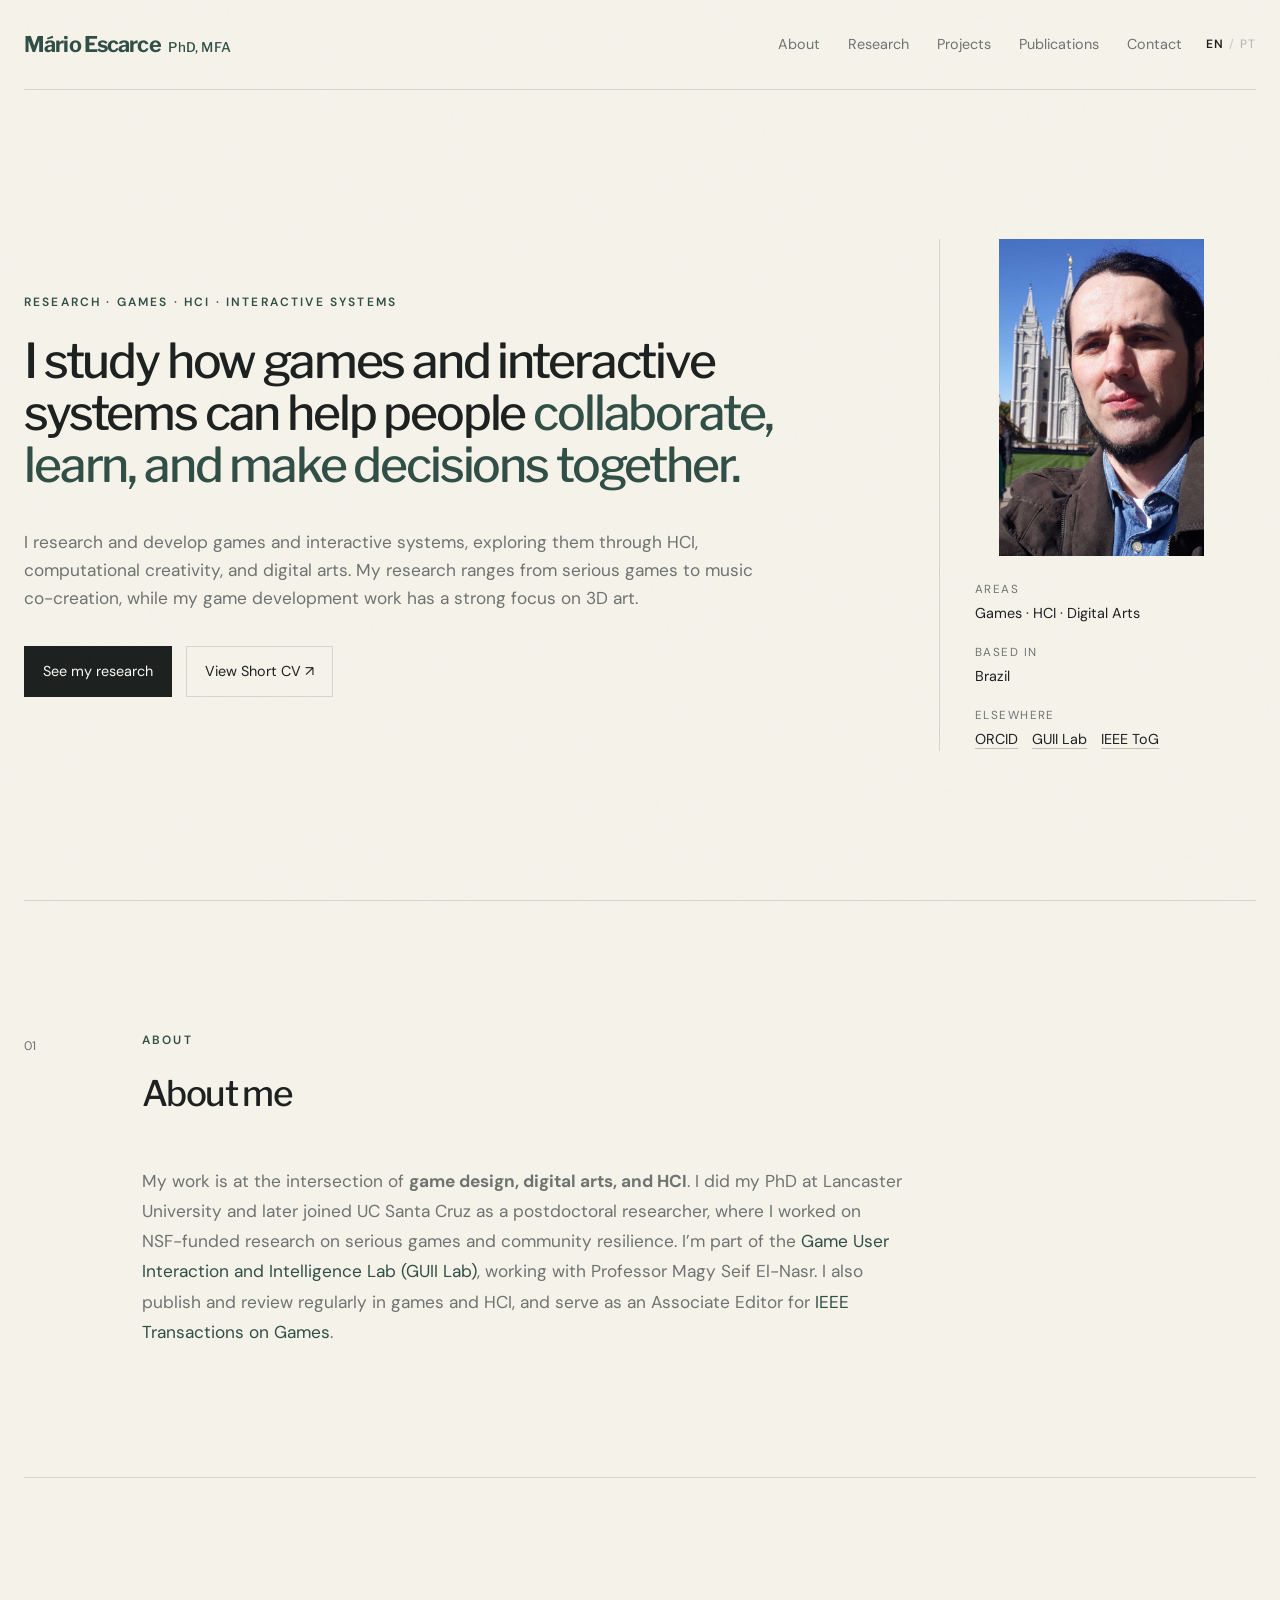
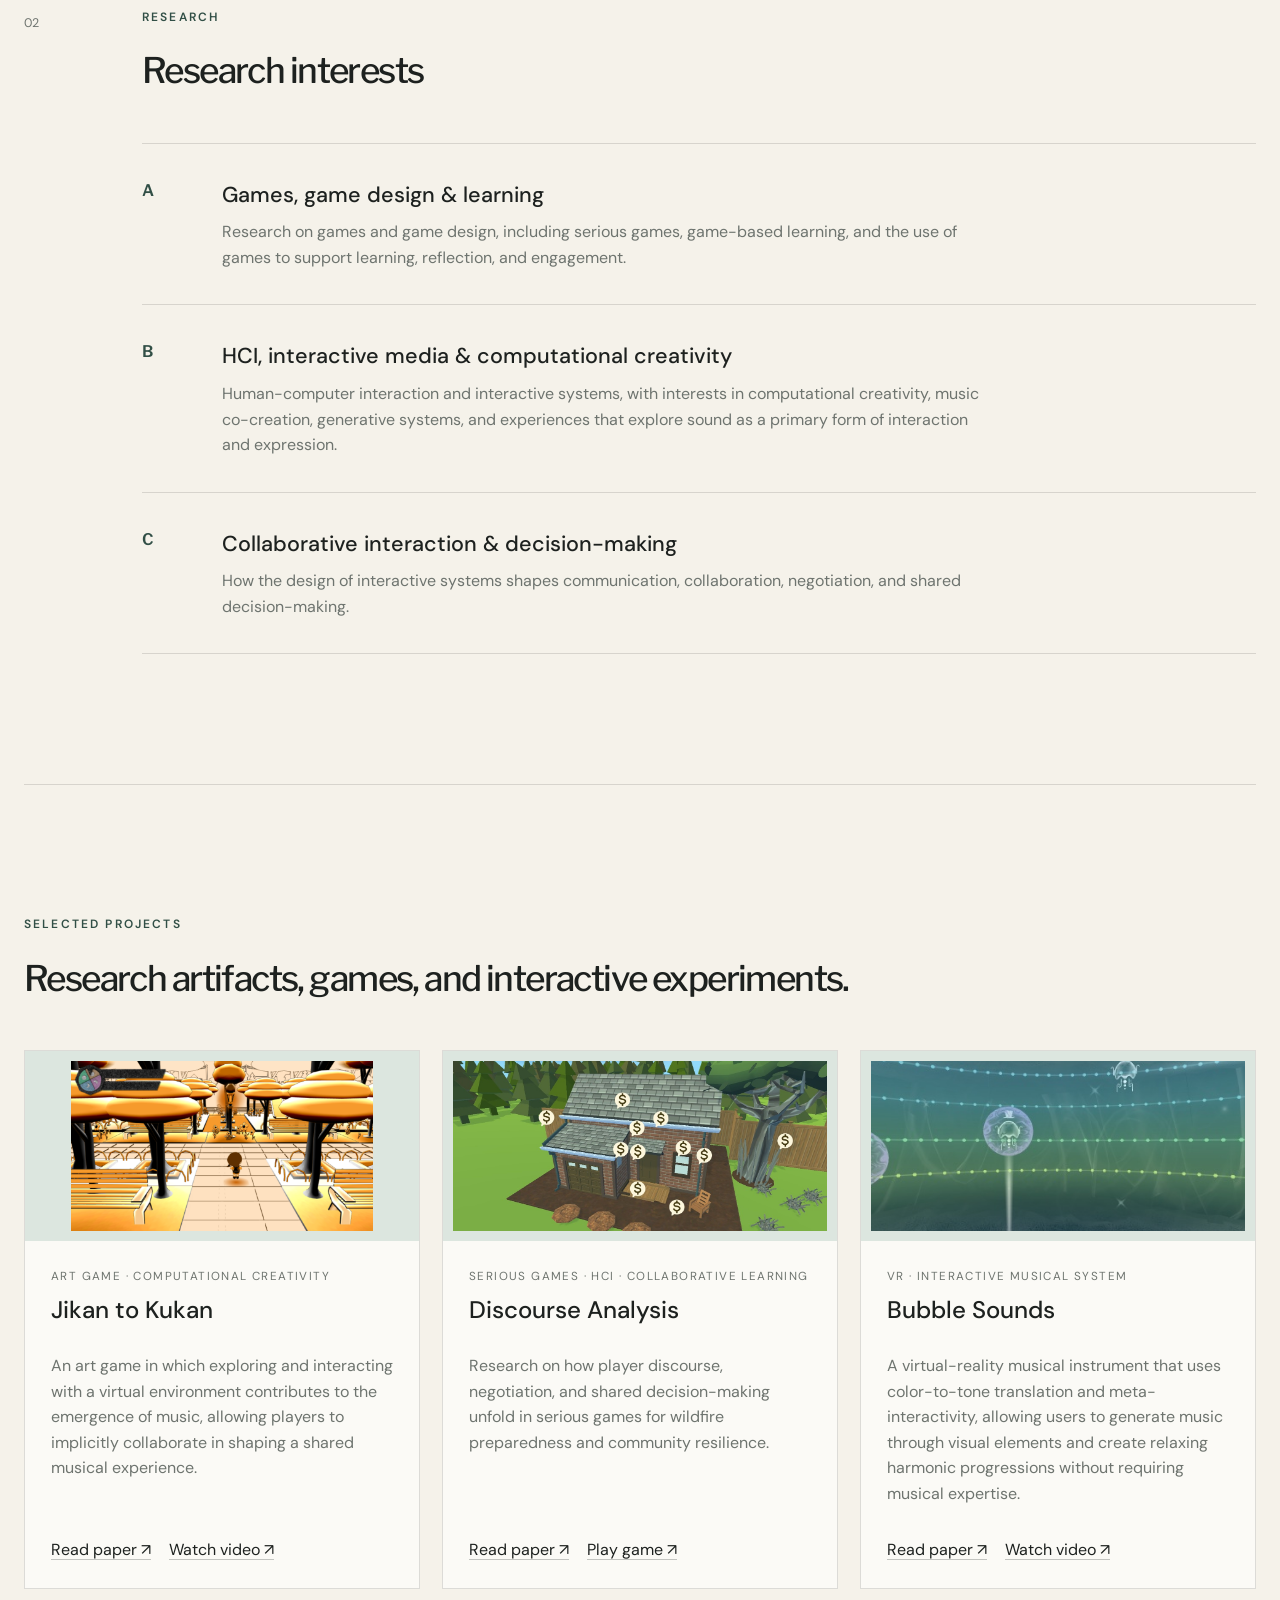
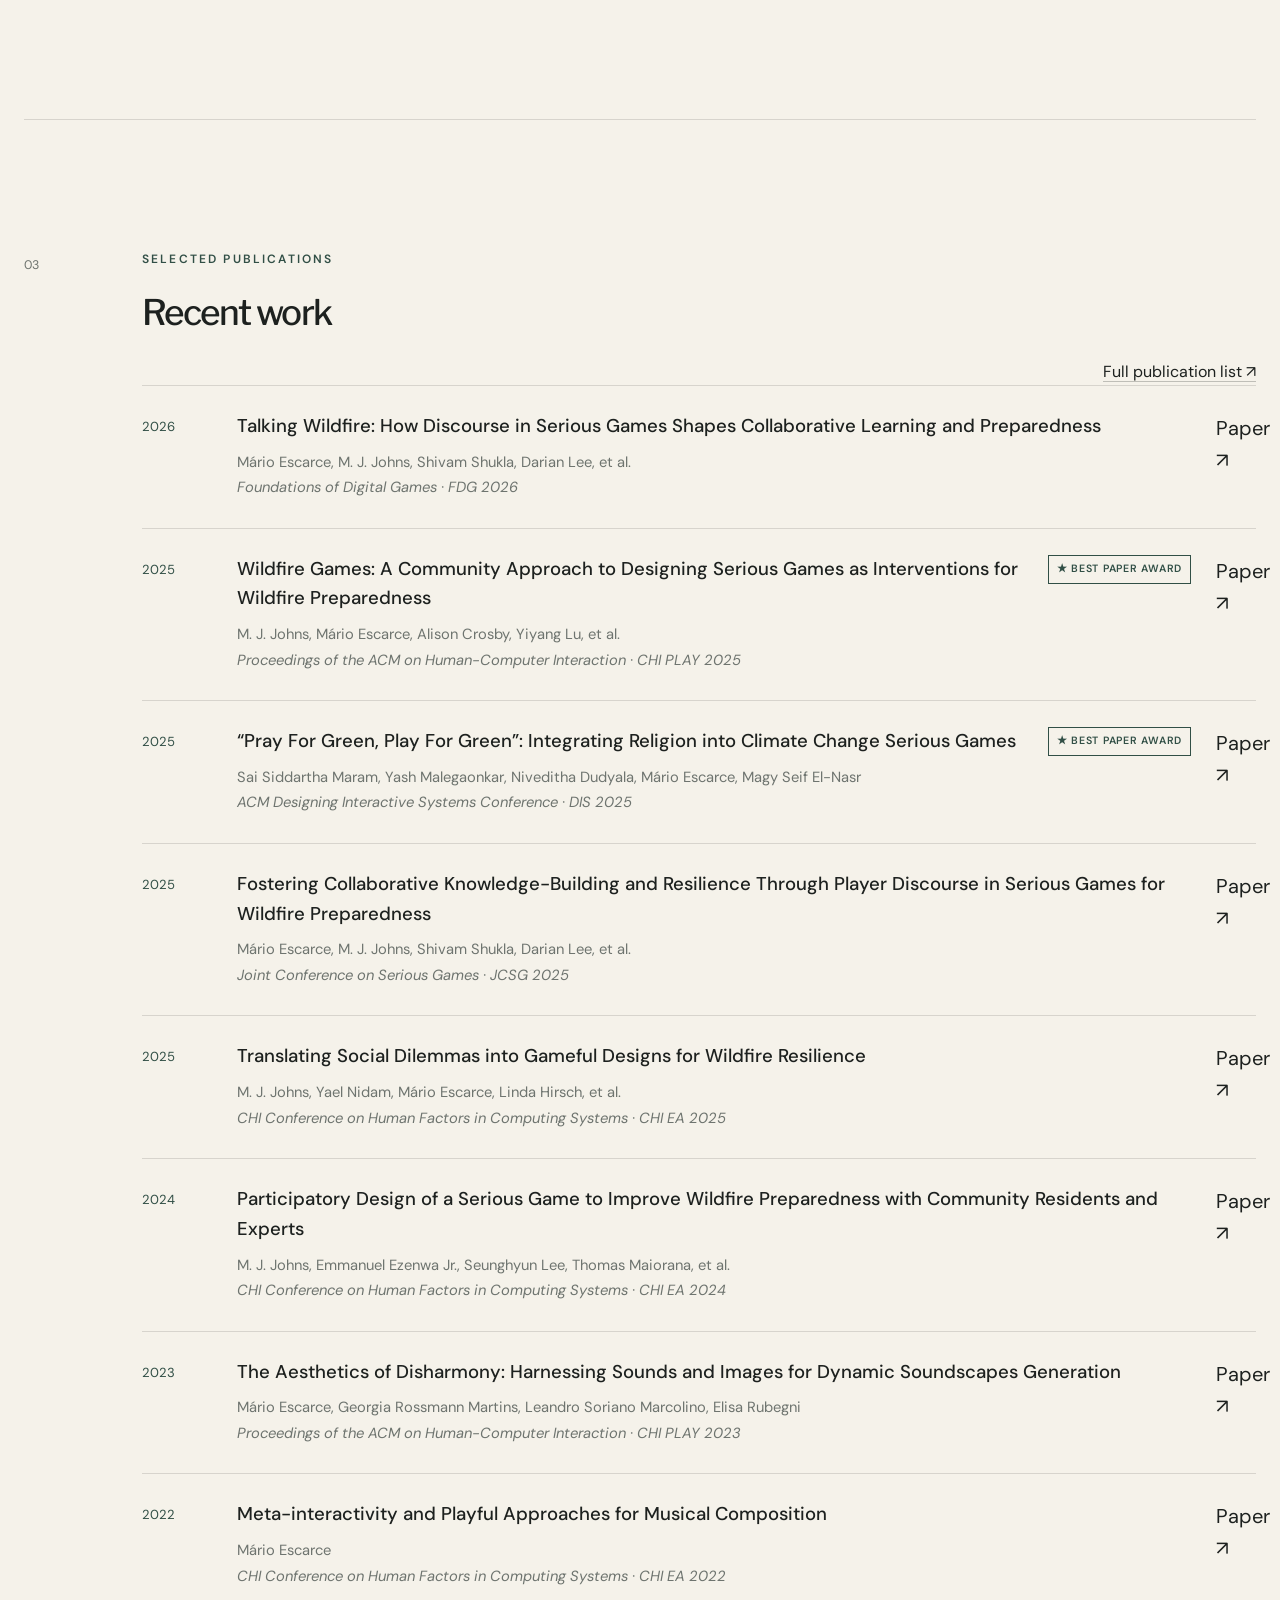
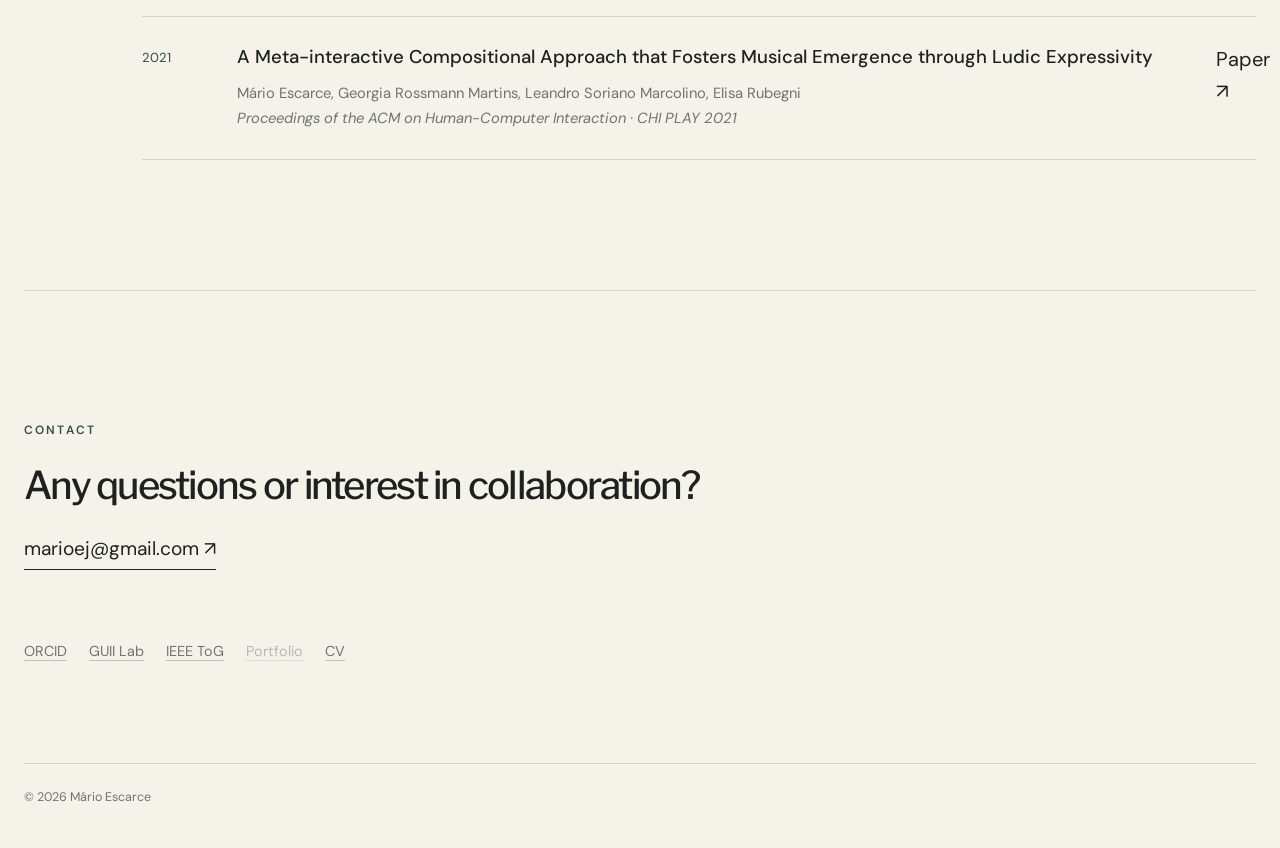
==== index.html @ b84f905c "Update index.html" ====
<!doctype html>
<html lang="en">
<head>
  <meta charset="utf-8" />
  <meta name="viewport" content="width=device-width, initial-scale=1" />
  <meta name="description" content="Academic portfolio of Mário Escarce — research in games, HCI, interactive systems, computational creativity, and digital arts." />
  <title>Mário Escarce - Games, HCI & Interactive Systems</title>
  <link rel="preconnect" href="https://fonts.googleapis.com">
  <link rel="preconnect" href="https://fonts.gstatic.com" crossorigin>
  <link href="https://fonts.googleapis.com/css2?family=DM+Sans:wght@400;500;600&family=Libre+Franklin:wght@400;500;600;700&display=swap" rel="stylesheet">
  <link rel="stylesheet" href="styles.css?v=2" />
</head>
<body>
  <div class="noise"></div>

  <header class="site-header">
    <a class="brand" href="#top"><span class="brand-name">Mário Escarce</span><span class="brand-credentials">PhD, MFA</span></a>
    <div class="header-right">
      <nav class="nav" aria-label="Primary navigation">
        <a href="#about" data-i18n="nav_about">About</a>
        <a href="#research" data-i18n="nav_research">Research</a>
        <a href="#projects" data-i18n="nav_projects">Projects</a>
        <a href="#publications" data-i18n="nav_publications">Publications</a>
        <a href="#contact" data-i18n="nav_contact">Contact</a>
      </nav>
      <button class="lang-toggle" id="lang-toggle" type="button" aria-label="Switch language">
        <span class="lang-option active" data-lang-label="en">EN</span><span class="lang-divider">/</span><span class="lang-option" data-lang-label="pt">PT</span>
      </button>
    </div>
  </header>

  <main id="top">
    <section class="hero section-grid">
      <div class="hero-copy reveal">
        <p class="eyebrow" data-i18n="hero_eyebrow">Research · Games · HCI · Interactive Systems</p>
        <h1 data-i18n-html="hero_title">I study how games and interactive systems can help people <em>collaborate, learn, and make decisions together.</em></h1>
        <p class="hero-text">
          <span data-i18n-html="hero_text">
            I research and develop games and interactive systems, with a background in HCI, computational creativity, and digital arts. My research ranges from serious games to music co-creation, while my game development work has a strong focus on 3D art.
          </span>
        </p>

        <div class="hero-actions">
          <a class="button primary" href="#research"><span data-i18n="explore_research">View my research</span></a>
          <a class="button ghost" href="cv.html" target="_blank" rel="noopener"><span data-i18n="download_cv">See Short CV ↗</span></a>
        </div>
      </div>

      <aside class="hero-card reveal delay-1">
        <div class="portrait-frame">
          <img class="portrait-photo" src="portrait.png" alt="Portrait of Mário Escarce" />
        </div>
        <div class="hero-meta">
          <div>
            <span class="meta-label" data-i18n="currently">Currently</span>
            <span data-i18n="position_placeholder">Games · HCI · Digital Arts</span>
          </div>
          <div>
            <span class="meta-label" data-i18n="based_in">Based in</span>
            <span data-i18n="city_country">Brazil</span>
          </div>
          <div>
            <span class="meta-label" data-i18n="elsewhere">Elsewhere</span>
            <span class="inline-links">
              <a href="https://orcid.org/0000-0002-9091-2278" target="_blank" rel="noopener">ORCID</a>
              <a id="lattes-link" href="http://lattes.cnpq.br/2216282346936356" target="_blank" rel="noopener" hidden>Lattes</a>
              <a href="https://guiilab.ucsc.edu/home" target="_blank" rel="noopener">GUII Lab</a>
              <a href="https://transactions.games/about/editors" target="_blank" rel="noopener">IEEE ToG</a>
            </span>
          </div>
        </div>
      </aside>
    </section>

    <section id="about" class="section-grid content-section">
      <div class="section-index reveal">01</div>
      <div class="section-content reveal delay-1">
        <p class="eyebrow" data-i18n="about_label">About</p>
        <h2 data-i18n="about_title">About me</h2>
        <div class="about-text-single">
          <p class="about-en">
            My work is at the intersection of <strong>game design, digital arts, and HCI</strong>.
            I did my PhD at Lancaster University and later joined UC Santa Cruz as a postdoctoral researcher,
            where I worked on NSF-funded research on serious games and community resilience.
            I’m part of the <a href="https://guiilab.ucsc.edu/home" target="_blank" rel="noopener">Game User Interaction and Intelligence Lab (GUII Lab)</a>,
            working with Professor Magy Seif El-Nasr.
            I also publish and review regularly in games and HCI, and serve as an Associate Editor for
            <a href="https://transactions.games/about/editors" target="_blank" rel="noopener">IEEE Transactions on Games</a>.
          </p>

          <p class="about-pt" hidden>
            Meu trabalho está na interseção entre <strong>game design, artes digitais e IHC</strong>.
            Fiz meu doutorado na Lancaster University e, posteriormente, fui pesquisador de pós-doutorado na UC Santa Cruz,
            onde trabalhei em pesquisas financiadas pela NSF sobre jogos sérios e resiliência comunitária.
            Faço parte do <a href="https://guiilab.ucsc.edu/home" target="_blank" rel="noopener">Game User Interaction and Intelligence Lab (GUII Lab)</a>,
            trabalhando com a Professora Magy Seif El-Nasr.
            Também publico e atuo regularmente como revisor nas áreas de jogos e IHC, e sou Editor Associado da
            <a href="https://transactions.games/about/editors" target="_blank" rel="noopener">IEEE Transactions on Games</a>.
          </p>
        </div>
      </div>
    </section>

    <section id="research" class="section-grid content-section">
      <div class="section-index reveal">02</div>
      <div class="section-content reveal delay-1">
        <p class="eyebrow" data-i18n="research_label">Research</p>
        <h2 data-i18n="research_title">Research interests</h2>

        <div class="research-list">
          <article class="research-item">
            <span class="research-number">A</span>
            <div>
              <h3 data-i18n="research_a_title">Games, game design &amp; learning</h3>
              <p>
                <span data-i18n="research_a_text">
                  Research on games and game design, including serious games, game-based learning, and the use of games to support learning, reflection, and engagement.
                </span>
              </p>
            </div>
          </article>

          <article class="research-item">
            <span class="research-number">B</span>
            <div>
              <h3 data-i18n="research_b_title">HCI, interactive media &amp; computational creativity</h3>
              <p>
                <span data-i18n="research_b_text">
                  Human-computer interaction and interactive systems, with interests in computational creativity, music co-creation, generative systems, and experiences that explore sound as a primary form of interaction and expression.
                </span>
              </p>
            </div>
          </article>

          <article class="research-item">
            <span class="research-number">C</span>
            <div>
              <h3 data-i18n="research_c_title">Collaborative interaction &amp; decision-making</h3>
              <p>
                <span data-i18n="research_c_text">
                  How the design of interactive systems shapes communication, collaboration, negotiation, and shared decision-making.
                </span>
              </p>
            </div>
          </article>
        </div>
      </div>
    </section>

    <section id="projects" class="projects-section content-section">
      <div class="projects-heading reveal">
        <p class="eyebrow" data-i18n="projects_label">Selected projects</p>
        <h2 data-i18n="projects_title">Research artifacts, games, and interactive experiments.</h2>
      </div>

      <div class="project-grid">
        <article class="project-card project-card-large reveal">
          <div class="project-visual project-image-wrap project-media-compact project-media-jikan" aria-label="Two concatenated screenshots from Jikan to Kukan">
            <img src="jikan-orange.png" alt="Jikan to Kukan game environment in its original warm-toned visual state" />
          </div>
          <div class="project-copy">
            <p class="project-type" data-i18n="project2_type">Art Game · Computational Creativity</p>
            <h3>Jikan to Kukan</h3>
            <p><span data-i18n="project2_text">An art game in which exploring and interacting with a virtual environment contributes to the emergence of music, allowing players to implicitly collaborate in shaping a shared musical experience.</span></p>
            <div class="project-links"><a href="https://doi.org/10.1609/aiide.v13i1.12957" target="_blank" rel="noopener"><span data-i18n="read_paper">Read paper ↗</span></a><a href="https://www.youtube.com/watch?v=LR3S0C4Q9r8" target="_blank" rel="noopener"><span data-i18n="watch_video">Watch video ↗</span></a></div>
          </div>
        </article>

        <article class="project-card reveal delay-1">
          <div class="project-visual project-image-wrap project-image-contain project-media-compact">
            <img src="climate-resilience-clean.jpg" alt="FireSafe Friends wildfire resilience game screenshot from Figure 1 of Talking Wildfire" />
          </div>
          <div class="project-copy">
            <p class="project-type" data-i18n="project1_type">Serious Games · HCI · Collaborative Learning</p>
            <h3 data-i18n="project1_title">Discourse Analysis</h3>
            <p><span data-i18n="project1_text">Research on how player discourse, negotiation, and shared decision-making unfold in serious games for wildfire preparedness and community resilience.</span></p>
            <div class="project-links"><a href="https://dl.acm.org/doi/10.1145/3815598.3815644" target="_blank" rel="noopener"><span data-i18n="read_paper">Read paper ↗</span></a><a href="https://ucsc-wildfire-games.itch.io/wildfire-minigames-collection" target="_blank" rel="noopener"><span data-i18n="view_game">Play game ↗</span></a></div>
          </div>
        </article>

        <article class="project-card reveal delay-2">
          <div class="project-visual project-image-wrap project-image-contain project-media-compact">
            <img src="bubble-sounds-clean.jpg" alt="Bubble Sounds virtual reality musical interface" />
          </div>
          <div class="project-copy">
            <p class="project-type" data-i18n="project3_type">VR · Interactive Musical System</p>
            <h3>Bubble Sounds</h3>
            <p><span data-i18n="project3_text">A virtual-reality musical instrument that uses color-to-tone translation and meta-interactivity, allowing users to generate music through visual elements and create relaxing harmonic progressions without requiring musical expertise.</span></p>
            <div class="project-links"><a href="https://dl.acm.org/doi/10.1145/3474689" target="_blank" rel="noopener"><span data-i18n="read_paper">Read paper ↗</span></a><a href="https://www.youtube.com/watch?v=mdIeVNi-Z28" target="_blank" rel="noopener"><span data-i18n="watch_video">Watch video ↗</span></a></div>
          </div>
        </article>
      </div>
    </section>

    <section id="publications" class="section-grid content-section">
      <div class="section-index reveal">03</div>
      <div class="section-content reveal delay-1">
        <div class="publication-heading">
          <div>
            <p class="eyebrow" data-i18n="publications_label">Selected publications</p>
            <h2 data-i18n="publications_title">Recent work</h2>
          </div>
          <a class="text-link" href="https://orcid.org/0000-0002-9091-2278" target="_blank" rel="noopener"><span data-i18n="full_publications">Full publication list ↗</span></a>
        </div>

        <div class="publication-list">
          <article class="publication">
            <span class="pub-year">2026</span>
            <div>
              <div class="pub-title-row"><h3>Talking Wildfire: How Discourse in Serious Games Shapes Collaborative Learning and Preparedness</h3></div>
              <p>Mário Escarce, M. J. Johns, Shivam Shukla, Darian Lee, et al.</p>
              <p class="pub-venue">Foundations of Digital Games · FDG 2026</p>
            </div>
            <a class="pub-link" href="https://dl.acm.org/doi/10.1145/3815598.3815644" target="_blank" rel="noopener" aria-label="Open publication record">Paper ↗</a>
          </article>

          <article class="publication">
            <span class="pub-year">2025</span>
            <div>
              <div class="pub-title-row"><h3>Wildfire Games: A Community Approach to Designing Serious Games as Interventions for Wildfire Preparedness</h3><span class="award-badge">★ Best Paper Award</span></div>
              <p>M. J. Johns, Mário Escarce, Alison Crosby, Yiyang Lu, et al.</p>
              <p class="pub-venue">Proceedings of the ACM on Human-Computer Interaction · CHI PLAY 2025</p>
            </div>
            <a class="pub-link" href="https://doi.org/10.1145/3748601" target="_blank" rel="noopener" aria-label="Open publication record">Paper ↗</a>
          </article>

          <article class="publication">
            <span class="pub-year">2025</span>
            <div>
              <div class="pub-title-row"><h3>“Pray For Green, Play For Green”: Integrating Religion into Climate Change Serious Games</h3><span class="award-badge">★ Best Paper Award</span></div>
              <p>Sai Siddartha Maram, Yash Malegaonkar, Niveditha Dudyala, Mário Escarce, Magy Seif El-Nasr</p>
              <p class="pub-venue">ACM Designing Interactive Systems Conference · DIS 2025</p>
            </div>
            <a class="pub-link" href="https://doi.org/10.1145/3715336.3735764" target="_blank" rel="noopener" aria-label="Open publication record">Paper ↗</a>
          </article>

          <article class="publication">
            <span class="pub-year">2025</span>
            <div>
              <div class="pub-title-row"><h3>Fostering Collaborative Knowledge-Building and Resilience Through Player Discourse in Serious Games for Wildfire Preparedness</h3></div>
              <p>Mário Escarce, M. J. Johns, Shivam Shukla, Darian Lee, et al.</p>
              <p class="pub-venue">Joint Conference on Serious Games · JCSG 2025</p>
            </div>
            <a class="pub-link" href="https://doi.org/10.1007/978-3-032-10518-9_11" target="_blank" rel="noopener" aria-label="Open publication record">Paper ↗</a>
          </article>

          <article class="publication">
            <span class="pub-year">2025</span>
            <div>
              <div class="pub-title-row"><h3>Translating Social Dilemmas into Gameful Designs for Wildfire Resilience</h3></div>
              <p>M. J. Johns, Yael Nidam, Mário Escarce, Linda Hirsch, et al.</p>
              <p class="pub-venue">CHI Conference on Human Factors in Computing Systems · CHI EA 2025</p>
            </div>
            <a class="pub-link" href="https://doi.org/10.1145/3706599.3720171" target="_blank" rel="noopener" aria-label="Open publication record">Paper ↗</a>
          </article>

          <article class="publication">
            <span class="pub-year">2024</span>
            <div>
              <div class="pub-title-row"><h3>Participatory Design of a Serious Game to Improve Wildfire Preparedness with Community Residents and Experts</h3></div>
              <p>M. J. Johns, Emmanuel Ezenwa Jr., Seunghyun Lee, Thomas Maiorana, et al.</p>
              <p class="pub-venue">CHI Conference on Human Factors in Computing Systems · CHI EA 2024</p>
            </div>
            <a class="pub-link" href="https://doi.org/10.1145/3613905.3650735" target="_blank" rel="noopener" aria-label="Open publication record">Paper ↗</a>
          </article>

          <article class="publication">
            <span class="pub-year">2023</span>
            <div>
              <div class="pub-title-row"><h3>The Aesthetics of Disharmony: Harnessing Sounds and Images for Dynamic Soundscapes Generation</h3></div>
              <p>Mário Escarce, Georgia Rossmann Martins, Leandro Soriano Marcolino, Elisa Rubegni</p>
              <p class="pub-venue">Proceedings of the ACM on Human-Computer Interaction · CHI PLAY 2023</p>
            </div>
            <a class="pub-link" href="https://doi.org/10.1145/3611045" target="_blank" rel="noopener" aria-label="Open publication record">Paper ↗</a>
          </article>

          <article class="publication">
            <span class="pub-year">2022</span>
            <div>
              <div class="pub-title-row"><h3>Meta-interactivity and Playful Approaches for Musical Composition</h3></div>
              <p>Mário Escarce</p>
              <p class="pub-venue">CHI Conference on Human Factors in Computing Systems · CHI EA 2022</p>
            </div>
            <a class="pub-link" href="https://doi.org/10.1145/3491101.3503819" target="_blank" rel="noopener" aria-label="Open publication record">Paper ↗</a>
          </article>

          <article class="publication">
            <span class="pub-year">2021</span>
            <div>
              <div class="pub-title-row"><h3>A Meta-interactive Compositional Approach that Fosters Musical Emergence through Ludic Expressivity</h3></div>
              <p>Mário Escarce, Georgia Rossmann Martins, Leandro Soriano Marcolino, Elisa Rubegni</p>
              <p class="pub-venue">Proceedings of the ACM on Human-Computer Interaction · CHI PLAY 2021</p>
            </div>
            <a class="pub-link" href="https://doi.org/10.1145/3474689" target="_blank" rel="noopener" aria-label="Open publication record">Paper ↗</a>
          </article>
        </div>
      </div>
    </section>

    <section id="contact" class="contact-section reveal">
      <p class="eyebrow" data-i18n="contact_label">Contact</p>
      <h2 data-i18n="contact_title">Any questions or interest in collaboration?</h2>
      <a class="contact-email" href="mailto:marioej@gmail.com">marioej@gmail.com ↗</a>
      <div class="footer-links">
        <a href="https://orcid.org/0000-0002-9091-2278" target="_blank" rel="noopener">ORCID</a>
        <a href="https://guiilab.ucsc.edu/home" target="_blank" rel="noopener">GUII Lab</a>
        <a href="https://transactions.games/about/editors" target="_blank" rel="noopener">IEEE ToG</a>
        <!-- <a href="https://docs.google.com/presentation/d/1V_Q6Eot32O70uM8BQSMpZDONbW9c3NPXFipZutYIjYQ/edit?usp=sharing" target="_blank" rel="noopener">Portfolio</a> -->
        <a href="#" class="disabled-link" aria-disabled="true" onclick="return false;">Portfolio</a>
        <!-- <a href="http://lattes.cnpq.br/2216282346936356" target="_blank" rel="noopener">Lattes</a> -->
        <a href="cv.html" target="_blank" rel="noopener">CV</a>
      </div>
    </section>
  </main>

  <footer class="footer">
    <span>© <span id="year"></span> Mário Escarce</span>
  </footer>

  <script src="script.js?v=10"></script>
</body>
</html>
---- styles.css ----
:root {
  --bg: #f5f2ea;
  --paper: #fbfaf6;
  --ink: #1d211f;
  --muted: #6e746f;
  --line: rgba(29, 33, 31, 0.14);
  --accent: #314f46;
  --accent-soft: #dce6df;
  --max: 1240px;
}

* { box-sizing: border-box; }
html { scroll-behavior: smooth; }
body {
  margin: 0;
  background: var(--bg);
  color: var(--ink);
  font-family: "DM Sans", sans-serif;
  line-height: 1.6;
}
a { color: inherit; text-decoration: none; }
img { max-width: 100%; display: block; }

.noise {
  position: fixed;
  inset: 0;
  pointer-events: none;
  opacity: .18;
  background-image: url("data:image/svg+xml,%3Csvg viewBox='0 0 180 180' xmlns='http://www.w3.org/2000/svg'%3E%3Cfilter id='n'%3E%3CfeTurbulence type='fractalNoise' baseFrequency='.9' numOctaves='2' stitchTiles='stitch'/%3E%3C/filter%3E%3Crect width='100%25' height='100%25' filter='url(%23n)' opacity='.035'/%3E%3C/svg%3E");
  z-index: 20;
}

.site-header {
  width: min(calc(100% - 48px), var(--max));
  margin: 0 auto;
  height: 90px;
  display: flex;
  align-items: center;
  justify-content: space-between;
  border-bottom: 1px solid var(--line);
}
.brand {
  white-space: nowrap;
  font-family: "Libre Franklin", sans-serif;
  font-size: 1.35rem;
  font-weight: 700;
  letter-spacing: -.04em;
}
.brand span { color: var(--accent); }
.header-right { display: flex; align-items: center; gap: 24px; }
.nav { display: flex; gap: 28px; font-size: .9rem; color: var(--muted); }
.lang-toggle { border: 0; background: transparent; color: var(--muted); font: inherit; font-size: .75rem; letter-spacing: .08em; padding: 8px 0; cursor: pointer; display: flex; align-items: center; gap: 5px; }
.lang-option { transition: color .2s ease, opacity .2s ease; opacity: .5; }
.lang-option.active { color: var(--ink); opacity: 1; font-weight: 600; }
.lang-divider { opacity: .35; }
.nav a { transition: color .2s ease; }
.nav a:hover { color: var(--ink); }

main { width: min(calc(100% - 48px), var(--max)); margin: 0 auto; }
.section-grid {
  display: grid;
  grid-template-columns: 90px 1fr;
  gap: 28px;
}
.hero {
  grid-template-columns: 1.45fr .55fr;
  min-height: calc(100vh - 90px);
  align-items: center;
  gap: 80px;
  padding: 80px 0;
}
.eyebrow {
  margin: 0 0 24px;
  font-size: .75rem;
  font-weight: 600;
  text-transform: uppercase;
  letter-spacing: .18em;
  color: var(--accent);
}
.hero h1,
.section-content h2,
.projects-heading h2,
.contact-section h2,
.quote-section p {
  font-family: "Libre Franklin", sans-serif;
  font-weight: 500;
  letter-spacing: -.045em;
}
.hero h1 {
  max-width: 920px;
  margin: 0;
  font-size: clamp(2.85rem, 5.25vw, 5.35rem);
  line-height: 1.035;
}
.hero h1 em { font-style: normal; color: var(--accent); }
.hero-text {
  max-width: 760px;
  margin: 38px 0 0;
  font-size: 1.08rem;
  color: var(--muted);
}
.hero-actions { display: flex; gap: 14px; margin-top: 34px; }
.button {
  padding: 13px 18px;
  border: 1px solid var(--ink);
  font-size: .9rem;
  transition: transform .2s ease, background .2s ease, color .2s ease;
}
.button:hover { transform: translateY(-2px); }
.button.primary { background: var(--ink); color: var(--paper); }
.button.ghost { border-color: var(--line); }

.hero-card {
  border-left: 1px solid var(--line);
  padding-left: 34px;
}
.portrait-frame {
  aspect-ratio: 4 / 5;
  background: var(--accent-soft);
  overflow: hidden;
  margin-bottom: 24px;
}
.portrait-placeholder {
  height: 100%;
  display: grid;
  place-items: center;
  text-align: center;
  text-transform: uppercase;
  letter-spacing: .16em;
  font-size: .7rem;
  color: var(--accent);
}
.hero-meta { display: grid; gap: 18px; font-size: .9rem; }
.hero-meta > div { display: grid; gap: 3px; }
.meta-label { color: var(--muted); font-size: .73rem; text-transform: uppercase; letter-spacing: .12em; }
.inline-links { display: flex; gap: 14px; }
.inline-links a, .text-link, .project-copy a, .footer-links a { text-decoration: underline; text-decoration-color: rgba(29,33,31,.25); text-underline-offset: 4px; }

.content-section { padding: 130px 0; border-top: 1px solid var(--line); }
.section-index { font-size: .78rem; color: var(--muted); padding-top: 6px; }
.section-content h2, .projects-heading h2 {
  margin: 0 0 52px;
  max-width: 850px;
  font-size: clamp(2rem, 3.2vw, 3.55rem);
  line-height: 1.08;
}
.two-col-text { display: grid; grid-template-columns: 1fr 1fr; gap: 56px; max-width: 940px; font-size: 1.08rem; color: var(--muted); }
.two-col-text strong { color: var(--ink); }

.research-list { border-top: 1px solid var(--line); }
.research-item {
  display: grid;
  grid-template-columns: 60px 1fr;
  gap: 20px;
  padding: 34px 0;
  border-bottom: 1px solid var(--line);
}
.research-number { color: var(--accent); font-family: "Libre Franklin"; font-weight: 600; }
.research-item h3 { margin: 0 0 7px; font-size: 1.35rem; font-weight: 500; }
.research-item p { margin: 0; color: var(--muted); max-width: 760px; }

.projects-section { border-top: 1px solid var(--line); }
.projects-heading { max-width: 980px; margin-bottom: 52px; }
.project-grid { display: grid; grid-template-columns: 1.25fr .75fr; gap: 24px; }
.project-card {
  background: var(--paper);
  border: 1px solid var(--line);
  overflow: hidden;
}
.project-card-large { grid-row: span 2; }
.project-visual { min-height: 260px; display: grid; place-items: center; overflow: hidden; background: var(--accent-soft); }
.project-card-large .project-visual { min-height: 520px; }
.project-image-wrap img { width: 100%; height: 100%; object-fit: cover; display: block; }
.project-card-large .project-image-wrap img { min-height: 520px; }
.project-image-pair { grid-template-columns: 1fr 1fr; min-height: 260px; }
.project-image-pair img { width: 100%; height: 100%; min-width: 0; object-fit: cover; display: block; }
.project-links { display: flex; flex-wrap: wrap; gap: 18px; }
.gradient-one { background: radial-gradient(circle at 20% 20%, #8fa59a 0, transparent 30%), linear-gradient(135deg, #213c35, #9a7657); }
.gradient-two { background: linear-gradient(150deg, #342d45, #7d6d82 55%, #ccbfa4); }
.gradient-three { background: linear-gradient(145deg, #8b5e4c, #d3ad85 55%, #253a3b); }
.project-copy { padding: 26px; }
.project-copy h3 { margin: 5px 0 8px; font-size: 1.5rem; font-weight: 500; }
.project-copy p { color: var(--muted); }
.project-type { margin: 0; font-size: .73rem; text-transform: uppercase; letter-spacing: .12em; }

.publication-heading { display: flex; justify-content: space-between; align-items: end; gap: 30px; }
.publication-list { border-top: 1px solid var(--line); }
.publication {
  display: grid;
  grid-template-columns: 70px 1fr 40px;
  gap: 25px;
  padding: 26px 0;
  border-bottom: 1px solid var(--line);
}
.pub-year { color: var(--accent); font-size: .82rem; padding-top: 4px; }
.publication h3 { margin: 0 0 7px; font-weight: 500; font-size: 1.16rem; }
.publication p { margin: 2px 0; color: var(--muted); font-size: .92rem; }
.pub-venue { font-style: italic; }
.pub-link { font-size: 1.25rem; }

.quote-section {
  padding: 132px 0;
  border-top: 1px solid var(--line);
}
.quote-section p {
  margin: 0;
  max-width: 960px;
  font-size: clamp(2rem, 3.65vw, 3.9rem);
  line-height: 1.09;
}
.quote-section em { font-style: normal; color: var(--accent); }

.contact-section {
  padding: 130px 0 100px;
  border-top: 1px solid var(--line);
}
.contact-section h2 { margin: 0 0 28px; max-width: 800px; font-size: clamp(2.05rem, 3.8vw, 3.9rem); line-height: 1.07; }
.contact-email { display: inline-block; font-size: 1.2rem; border-bottom: 1px solid var(--ink); padding-bottom: 4px; }
.footer-links { display: flex; flex-wrap: wrap; gap: 22px; margin-top: 70px; color: var(--muted); font-size: .9rem; }
.footer {
  width: min(calc(100% - 48px), var(--max));
  margin: 0 auto;
  padding: 24px 0 40px;
  border-top: 1px solid var(--line);
  display: flex;
  justify-content: space-between;
  gap: 20px;
  color: var(--muted);
  font-size: .78rem;
}

.reveal { opacity: 0; transform: translateY(16px); transition: opacity .65s ease, transform .65s ease; }
.reveal.visible { opacity: 1; transform: none; }
.delay-1 { transition-delay: .08s; }
.delay-2 { transition-delay: .16s; }

@media (max-width: 900px) {
  .nav { display: none; }
  .header-right { gap: 0; }
  .hero { grid-template-columns: 1fr; gap: 55px; min-height: auto; }
  .hero-card { border-left: 0; border-top: 1px solid var(--line); padding: 34px 0 0; display: grid; grid-template-columns: minmax(180px, 300px) 1fr; gap: 28px; }
  .portrait-frame { margin-bottom: 0; }
  .section-grid { grid-template-columns: 45px 1fr; }
  .two-col-text { grid-template-columns: 1fr; gap: 10px; }
  .project-grid { grid-template-columns: 1fr; }
  .project-card-large { grid-row: auto; }
  .project-card-large .project-visual { min-height: 330px; }
}

@media (max-width: 620px) {
  .site-header, main, .footer { width: min(calc(100% - 30px), var(--max)); }
  .site-header { height: 72px; }
  .hero { padding: 58px 0 80px; }
  .hero h1 { font-size: clamp(2.5rem, 11.5vw, 3.65rem); line-height: 1.04; }
  .quote-section p { font-size: clamp(1.85rem, 8.8vw, 3rem); line-height: 1.1; }
  .contact-section h2 { font-size: clamp(1.95rem, 9.2vw, 3.2rem); }
  .hero-card { grid-template-columns: 1fr; }
  .section-grid { grid-template-columns: 1fr; gap: 16px; }
  .section-index { display: none; }
  .content-section { padding: 90px 0; }
  .publication-heading { align-items: start; flex-direction: column; }
  .publication { grid-template-columns: 48px 1fr 25px; gap: 12px; }
  .hero-actions { flex-direction: column; align-items: stretch; }
  .button { text-align: center; }
  .footer { flex-direction: column; }
}

/* v4: real portrait */
.portrait-photo { width: 100%; height: 100%; display: block; object-fit: cover; object-position: center 28%; }
.pub-link.muted { opacity: .35; cursor: default; }

/* v6 refinements: quieter typography, uncropped media, and project hierarchy */
.hero h1 {
  font-size: clamp(2.45rem, 4.55vw, 4.65rem);
  line-height: 1.06;
  max-width: 880px;
}
.section-content h2,
.projects-heading h2 {
  font-size: clamp(1.85rem, 2.75vw, 3.05rem);
  line-height: 1.12;
}
.contact-section h2 {
  font-size: clamp(1.9rem, 3vw, 3.15rem);
  line-height: 1.1;
}

/* Preserve the complete portrait rather than filling/cropping the frame. */
.portrait-frame {
  aspect-ratio: 3 / 4;
  padding: 10px;
  background: var(--accent-soft);
}
.portrait-photo {
  width: 100%;
  height: 100%;
  object-fit: contain;
  object-position: center;
  background: var(--paper);
}

/* Preserve screenshots in full. */
.project-image-contain img {
  width: 100%;
  height: 100%;
  object-fit: contain;
  background: #111;
}
.project-image-pair-stacked {
  grid-template-columns: 1fr;
  grid-template-rows: auto auto;
  min-height: 0;
  background: #111;
}
.project-image-pair-stacked img {
  width: 100%;
  height: auto;
  object-fit: contain;
}
.project-card-large .project-image-pair-stacked {
  min-height: 0;
}

@media (max-width: 620px) {
  .hero h1 {
    font-size: clamp(2.15rem, 9.8vw, 3.05rem);
    line-height: 1.08;
  }
  .section-content h2,
  .projects-heading h2 {
    font-size: clamp(1.75rem, 8vw, 2.55rem);
  }
  .contact-section h2 {
    font-size: clamp(1.8rem, 8.4vw, 2.65rem);
  }
}

/* v7: portrait uses its native 300x464 aspect ratio, with no crop or forced frame. */
.portrait-frame {
  width: min(100%, 300px);
  aspect-ratio: 300 / 464;
  padding: 0;
  margin-bottom: 24px;
  background: transparent;
  overflow: hidden;
}
.portrait-photo {
  width: 100%;
  height: auto;
  display: block;
  object-fit: initial;
  object-position: initial;
  background: transparent;
}

@media (max-width: 900px) {
  .portrait-frame {
    width: min(100%, 300px);
  }
}


/* v8: more restrained project imagery and a compact Jikan diptych. */
.project-visual.project-media-compact {
  min-height: 0;
  padding: 14px;
  background: var(--accent-soft);
  overflow: hidden;
}
.project-card-large .project-visual.project-media-compact {
  min-height: 0;
}
.project-visual.project-media-compact img,
.project-card-large .project-visual.project-media-compact img {
  width: 100%;
  height: auto;
  min-height: 0;
  max-height: 245px;
  object-fit: contain;
  display: block;
}
.project-visual.project-media-jikan img,
.project-card-large .project-visual.project-media-jikan img {
  max-height: 270px;
}

@media (max-width: 900px) {
  .project-visual.project-media-compact img,
  .project-card-large .project-visual.project-media-compact img {
    max-height: 230px;
  }
  .project-visual.project-media-jikan img,
  .project-card-large .project-visual.project-media-jikan img {
    max-height: 240px;
  }
}

@media (max-width: 620px) {
  .project-visual.project-media-compact {
    padding: 10px;
  }
  .project-visual.project-media-compact img,
  .project-card-large .project-visual.project-media-compact img,
  .project-visual.project-media-jikan img,
  .project-card-large .project-visual.project-media-jikan img {
    max-height: none;
  }
}


/* v9 — balanced portfolio layout; uses only original/user-supplied or paper-extracted figures. */

/* Smaller researcher portrait while preserving the native 300×464 ratio. */
.portrait-frame {
  width: min(100%, 220px);
  aspect-ratio: 300 / 464;
  margin: 0 auto 20px;
  padding: 0;
  background: transparent;
}
.portrait-photo {
  width: 100%;
  height: auto;
  display: block;
}

/* Three equally weighted project cards. */
.project-grid {
  grid-template-columns: repeat(3, minmax(0, 1fr));
  gap: 22px;
  align-items: stretch;
}
.project-card,
.project-card-large {
  grid-row: auto;
  display: flex;
  flex-direction: column;
  min-width: 0;
}
.project-copy {
  display: flex;
  flex-direction: column;
  flex: 1;
}
.project-copy > a,
.project-copy .project-links {
  margin-top: auto;
  padding-top: 14px;
}

/* Consistent media window across all three projects. */
.project-visual.project-media-compact,
.project-card-large .project-visual.project-media-compact {
  height: 190px;
  min-height: 190px;
  padding: 10px;
  background: var(--accent-soft);
  display: flex;
  align-items: center;
  justify-content: center;
}
.project-visual.project-media-compact img,
.project-card-large .project-visual.project-media-compact img,
.project-visual.project-media-jikan img,
.project-card-large .project-visual.project-media-jikan img {
  width: 100%;
  height: 100%;
  min-height: 0;
  max-height: none;
  object-fit: contain;
}

/* Jikan is already a diptych made from the two original screenshots. */
.project-media-jikan {
  background: var(--paper);
}

@media (max-width: 900px) {
  .project-grid {
    grid-template-columns: 1fr;
  }
  .project-visual.project-media-compact,
  .project-card-large .project-visual.project-media-compact {
    height: auto;
    min-height: 0;
  }
  .project-visual.project-media-compact img,
  .project-card-large .project-visual.project-media-compact img,
  .project-visual.project-media-jikan img,
  .project-card-large .project-visual.project-media-jikan img {
    width: 100%;
    height: auto;
  }
  .portrait-frame {
    width: min(58vw, 190px);
  }
}

/* v10 — real-figure presentation only. The Climate and Bubble assets are
   cropped versions of the original supplied/paper figures, removing only
   their side gutters/bars. No generated imagery is used. */
.project-card:not(.project-card-large) .project-visual.project-media-compact img {
  object-fit: cover;
}

/* v12 — academic credentials in the header are intentionally secondary. */
.brand {
  display: inline-flex;
  align-items: baseline;
  gap: .48rem;
}
.brand-credentials {
  font-family: "Libre Franklin", sans-serif;
  font-size: .62em;
  font-weight: 500;
  letter-spacing: .015em;
  color: var(--muted);
  white-space: nowrap;
}
@media (max-width: 620px) {
  .brand { gap: .34rem; }
  .brand-credentials { font-size: .54em; }
}

/* v13 — align portrait with profile metadata and soften the profile column composition. */
.hero-card {
  display: flex;
  flex-direction: column;
  align-items: flex-start;
}
.portrait-frame {
  width: min(100%, 205px);
  margin: 0 0 22px 34px;
}
.hero-meta {
  width: 100%;
}
@media (max-width: 900px) {
  .portrait-frame {
    width: min(52vw, 190px);
    margin-left: 0;
  }
}

/* v14 — centered profile portrait and simpler About composition. */

/* Center the portrait within the full profile column, while keeping metadata left-aligned. */
.hero-card {
  display: flex;
  flex-direction: column;
  align-items: stretch;
}
.portrait-frame {
  width: min(100%, 205px);
  margin: 0 auto 24px;
  align-self: center;
}
.hero-meta {
  width: 100%;
  max-width: 280px;
  margin: 0 auto;
}

/* About: one concise readable column instead of two competing columns. */
.about-text-single {
  max-width: 760px;
  font-size: 1.08rem;
  line-height: 1.75;
  color: var(--muted);
}
.about-text-single p {
  margin: 0;
}

@media (max-width: 900px) {
  .portrait-frame {
    width: min(52vw, 190px);
    margin-left: auto;
    margin-right: auto;
  }
  .hero-meta {
    max-width: none;
  }
}

/* v15 — expanded publications and award highlights. */
.pub-title-row {
  display: flex;
  align-items: flex-start;
  gap: 12px;
  flex-wrap: wrap;
}
.pub-title-row h3 { flex: 1 1 420px; }
.award-badge {
  display: inline-flex;
  align-items: center;
  white-space: nowrap;
  border: 1px solid var(--accent);
  color: var(--accent);
  padding: 5px 8px;
  font-size: .66rem;
  font-weight: 600;
  letter-spacing: .07em;
  text-transform: uppercase;
}
@media (max-width: 700px) {
  .award-badge { margin-top: 2px; }
}

/* v16 — internal HTML CV page */
.cv-page {
  width: min(1120px, calc(100% - 48px));
  margin: 0 auto;
  padding: 96px 0 120px;
}
.cv-hero {
  max-width: 820px;
  padding-bottom: 56px;
  border-bottom: 1px solid var(--line);
}
.cv-hero h1 {
  margin: 8px 0 14px;
  font-family: "Libre Franklin", sans-serif;
  font-size: clamp(2.8rem, 6vw, 5.4rem);
  font-weight: 500;
  letter-spacing: -.045em;
  line-height: 1;
}
.cv-lead {
  max-width: 720px;
  font-size: 1.15rem;
  color: var(--muted);
}
.cv-links {
  display: flex;
  flex-wrap: wrap;
  gap: 18px;
  margin-top: 26px;
}
.cv-links a,
.cv-more a,
.cv-back a {
  text-decoration: underline;
  text-decoration-color: rgba(29,33,31,.25);
  text-underline-offset: 4px;
}
.cv-section {
  max-width: 920px;
  padding: 54px 0;
  border-bottom: 1px solid var(--line);
}
.cv-section h2 {
  margin: 0 0 30px;
  font-family: "Libre Franklin", sans-serif;
  font-size: clamp(1.7rem, 3vw, 2.65rem);
  font-weight: 500;
  letter-spacing: -.035em;
}
.cv-section > p {
  max-width: 790px;
  color: var(--muted);
  font-size: 1.05rem;
  line-height: 1.75;
}
.cv-entry,
.cv-pub {
  display: grid;
  grid-template-columns: 120px 1fr;
  gap: 28px;
  padding: 20px 0;
  border-top: 1px solid var(--line);
}
.cv-entry:first-of-type,
.cv-pub:first-of-type { border-top: 0; }
.cv-year,
.cv-pub > span:first-child {
  color: var(--accent);
  font-size: .8rem;
  letter-spacing: .08em;
  text-transform: uppercase;
}
.cv-entry h3 {
  margin: 0 0 7px;
  font-size: 1.08rem;
  font-weight: 600;
}
.cv-entry p,
.cv-pub div {
  margin: 0;
  color: var(--muted);
  line-height: 1.65;
}
.cv-pub strong { color: var(--ink); font-weight: 500; }
.cv-more { margin-top: 24px !important; }
.cv-list {
  margin: 0;
  padding-left: 1.2rem;
  color: var(--muted);
  line-height: 1.85;
}
.cv-skills {
  display: grid;
  grid-template-columns: repeat(2, minmax(0,1fr));
  gap: 14px 28px;
}
.cv-skills div {
  display: grid;
  gap: 4px;
  padding: 15px 0;
  border-top: 1px solid var(--line);
}
.cv-skills span { color: var(--muted); }
.cv-back { margin-top: 48px; }
.cv-footer {
  width: min(1120px, calc(100% - 48px));
  margin: 0 auto;
}
@media (max-width: 700px) {
  .cv-page { width: min(100% - 28px, 1120px); padding-top: 64px; }
  .cv-entry, .cv-pub { grid-template-columns: 1fr; gap: 7px; }
  .cv-skills { grid-template-columns: 1fr; }
}

/* v17 — CV polish and portrait alignment */
.cv-hero h1 {
  font-size: clamp(2.15rem, 4.2vw, 3.8rem);
  line-height: 1.04;
}

/* More comfortable spacing for the CV-page navigation. */
.cv-page + .site-footer {}
body .site-header .nav-links {
  display: flex;
  align-items: center;
  flex-wrap: wrap;
  gap: 14px 24px;
}
body .site-header .nav-links a {
  padding: 5px 0;
}

/* Move the homepage portrait slightly left without resizing/cropping it. */
.hero-card .portrait-frame {
  transform: translateX(-14px);
}
@media (max-width: 900px) {
  .hero-card .portrait-frame {
    transform: none;
  }
}

.cv-body .site-header {
  display: flex;
  align-items: center;
  justify-content: space-between;
  gap: 28px;
}
.cv-body .site-header .nav-links {
  gap: 16px 28px;
  justify-content: flex-end;
}
@media (max-width: 900px) {
  .cv-body .site-header {
    align-items: flex-start;
    flex-direction: column;
  }
  .cv-body .site-header .nav-links {
    gap: 10px 18px;
    justify-content: flex-start;
  }
}

/* v20 — subtle inline-link emphasis, especially in About copy. */
.about-text-single a,
.about-en a,
.about-pt a {
  color: var(--accent);
  text-decoration: underline;
  text-decoration-thickness: 1px;
  text-decoration-color: color-mix(in srgb, var(--accent) 38%, transparent);
  text-underline-offset: 4px;
  transition: text-decoration-color .18s ease, opacity .18s ease;
}
.about-text-single a:hover,
.about-en a:hover,
.about-pt a:hover {
  text-decoration-color: var(--accent);
}

/* v21 — About hyperlinks: accent color only, no underline. */
.about-text-single a,
.about-en a,
.about-pt a,
.about-text-single a:hover,
.about-en a:hover,
.about-pt a:hover {
  color: var(--accent);
  text-decoration: none;
}

/* v24 — slightly quieter hero statement. */
.hero h1 {
  font-size: clamp(2.05rem, 3.75vw, 3.85rem);
  line-height: 1.08;
  max-width: 820px;
}

@media (max-width: 700px) {
  .hero h1 {
    font-size: clamp(1.95rem, 9vw, 2.85rem);
    line-height: 1.1;
  }
}

.disabled-link {
  opacity: 0.45;
  cursor: default;
  pointer-events: none;
}

/* v25 — intermediate tablet / foldable layout.
   Keeps desktop (>1100px) and existing <=900px rules unchanged. */
@media (min-width: 901px) and (max-width: 1100px) {

  .nav {
    display: none;
  }

  .header-right {
    gap: 0;
  }

  .hero {
    grid-template-columns: 1fr;
    gap: 48px;
    min-height: auto;
  }

  .hero-card {
    border-left: 0;
    border-top: 1px solid var(--line);
    padding: 34px 0 0;
    display: grid;
    grid-template-columns: 190px 1fr;
    gap: 32px;
    align-items: start;
  }

  .portrait-frame {
    width: 180px;
    margin: 0;
    transform: none;
  }

  .hero-meta {
    max-width: none;
    margin: 0;
  }

  .project-grid {
    grid-template-columns: 1fr;
  }

  .project-card-large {
    grid-row: auto;
  }
}

/* Fix for intermediate tablet / foldable screens */
@media (min-width: 700px) and (max-width: 1200px) {

  .hero {
    display: block;
    width: 100%;
  }

  .hero-main {
    width: 100%;
    max-width: none;
  }

  .hero h1 {
    width: 100%;
    max-width: 900px;
  }

  .hero-text {
    width: 100%;
    max-width: 760px;
  }

  .hero-actions {
    width: auto;
  }

  .hero-card {
    width: 100%;
    margin-top: 48px;
  }
}

/* Fix hero layout on intermediate tablet/foldable widths */
@media (min-width: 621px) and (max-width: 900px) {
  .hero.section-grid {
    grid-template-columns: 1fr;
  }
}
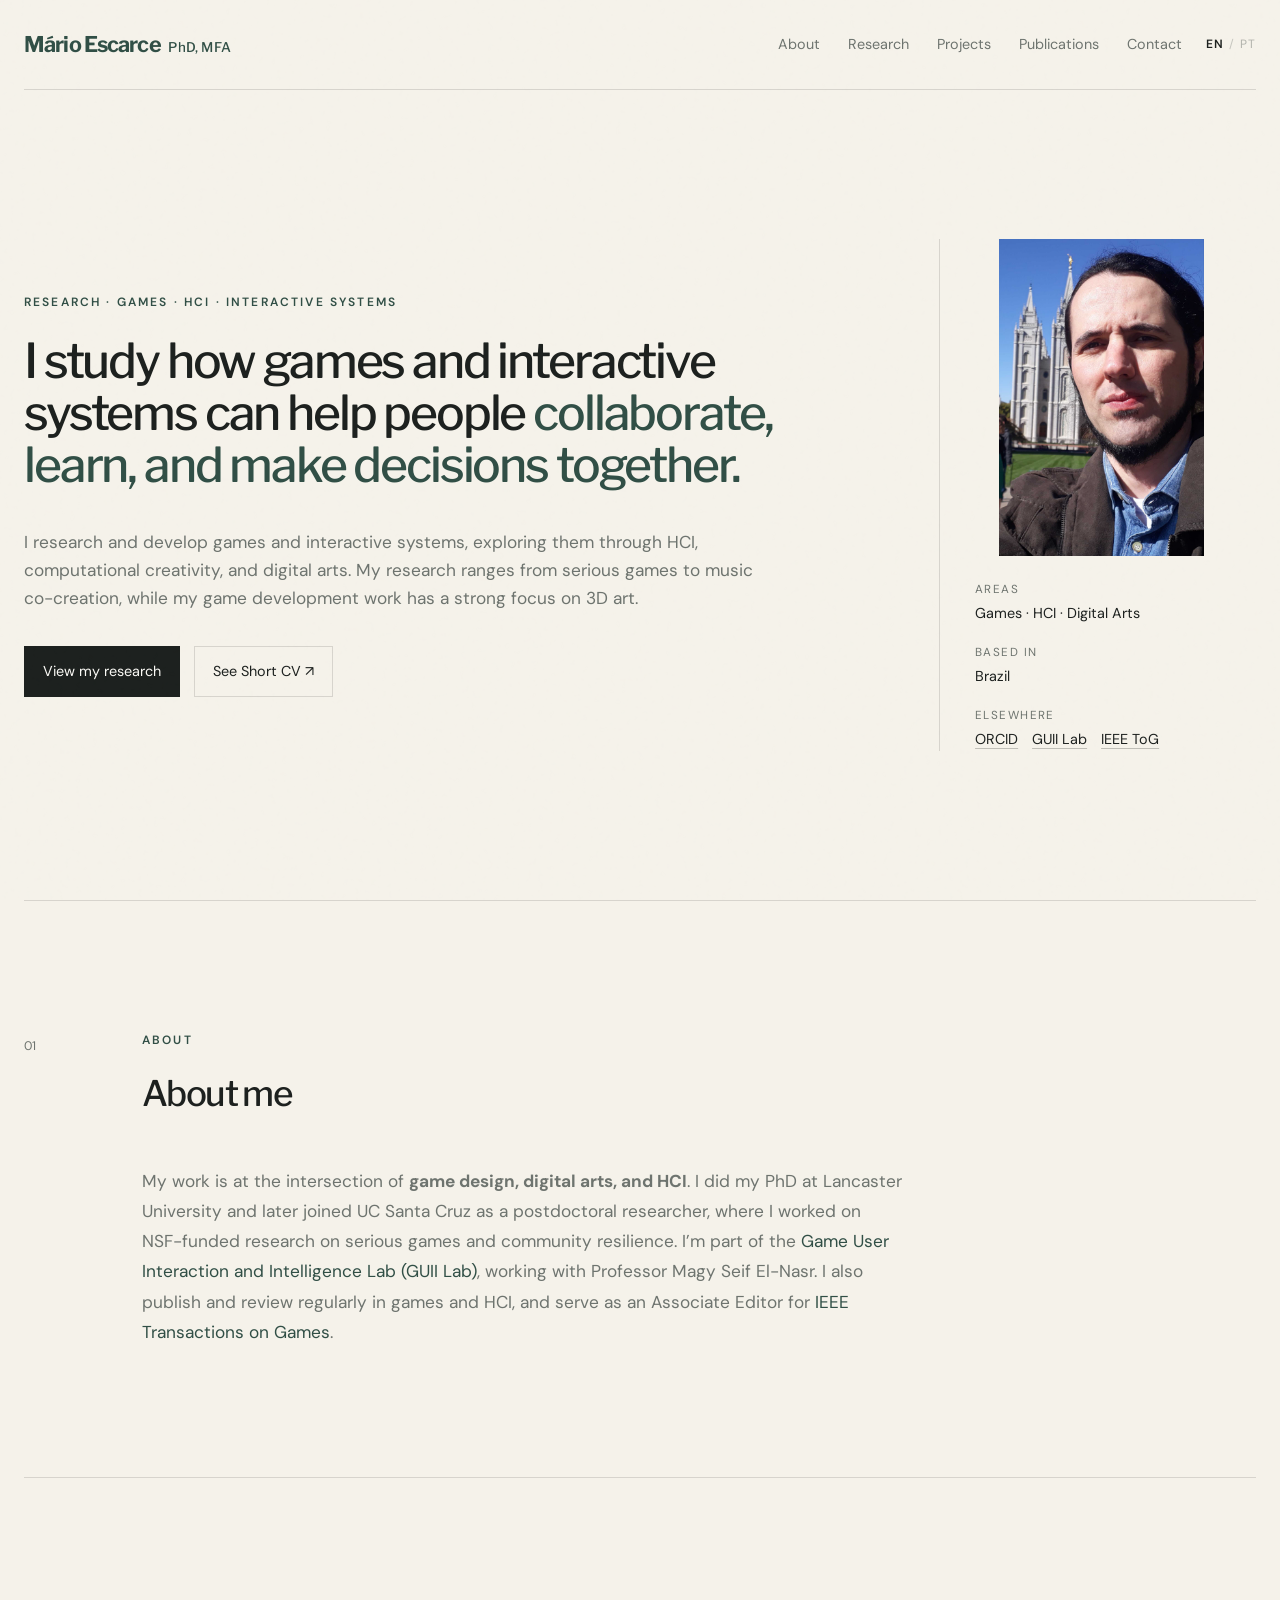
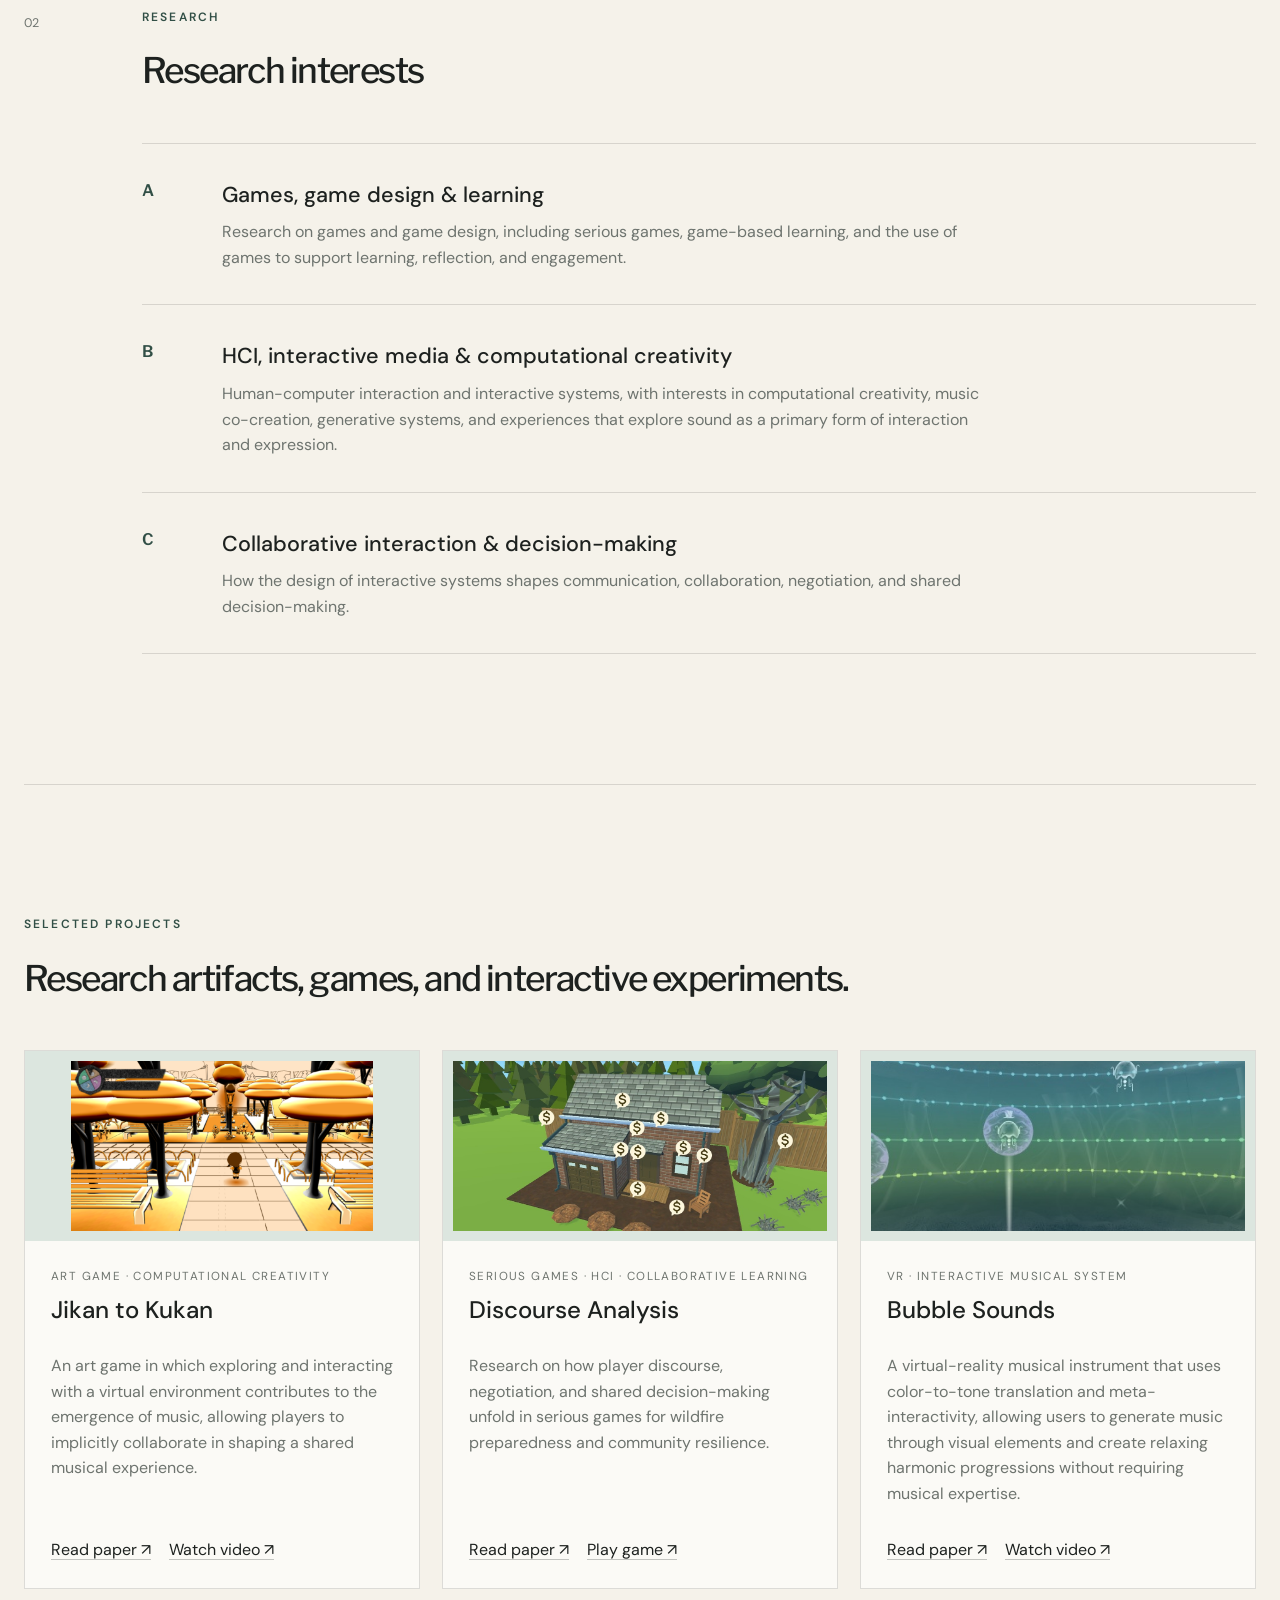
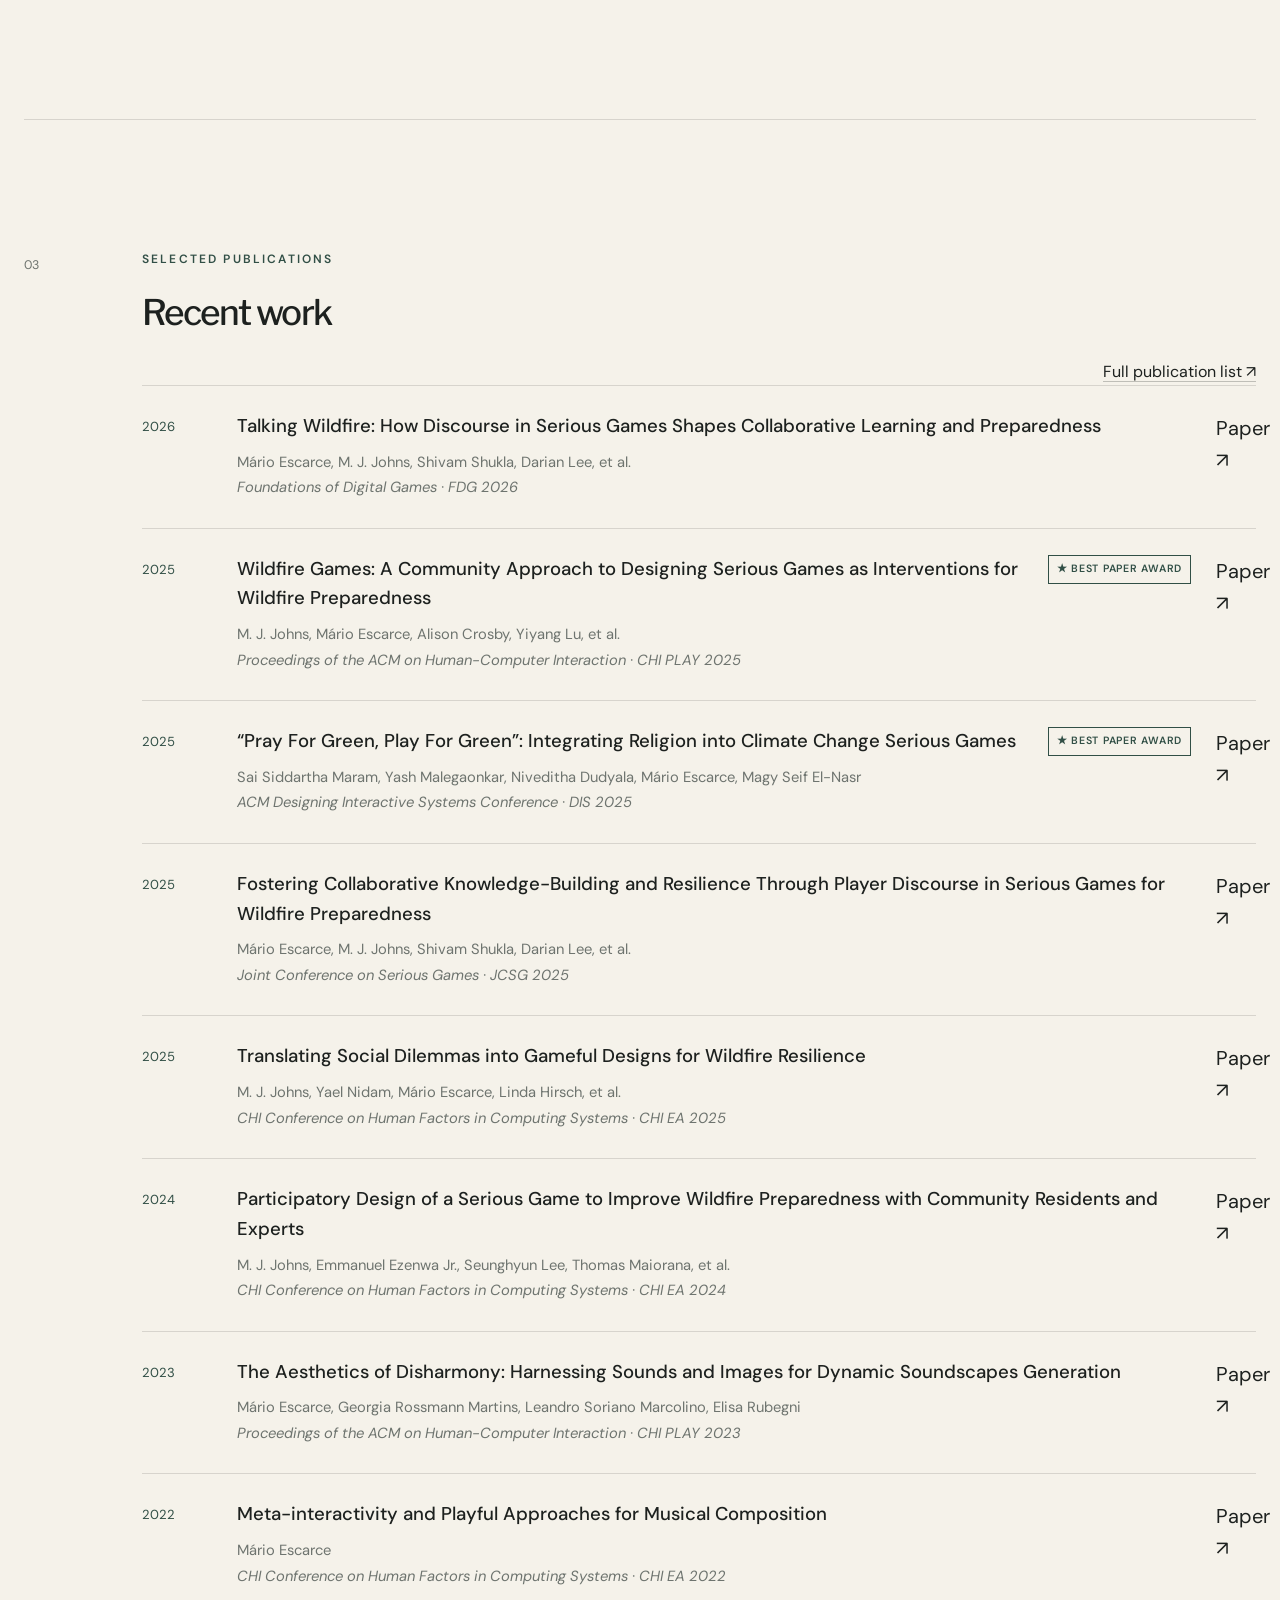
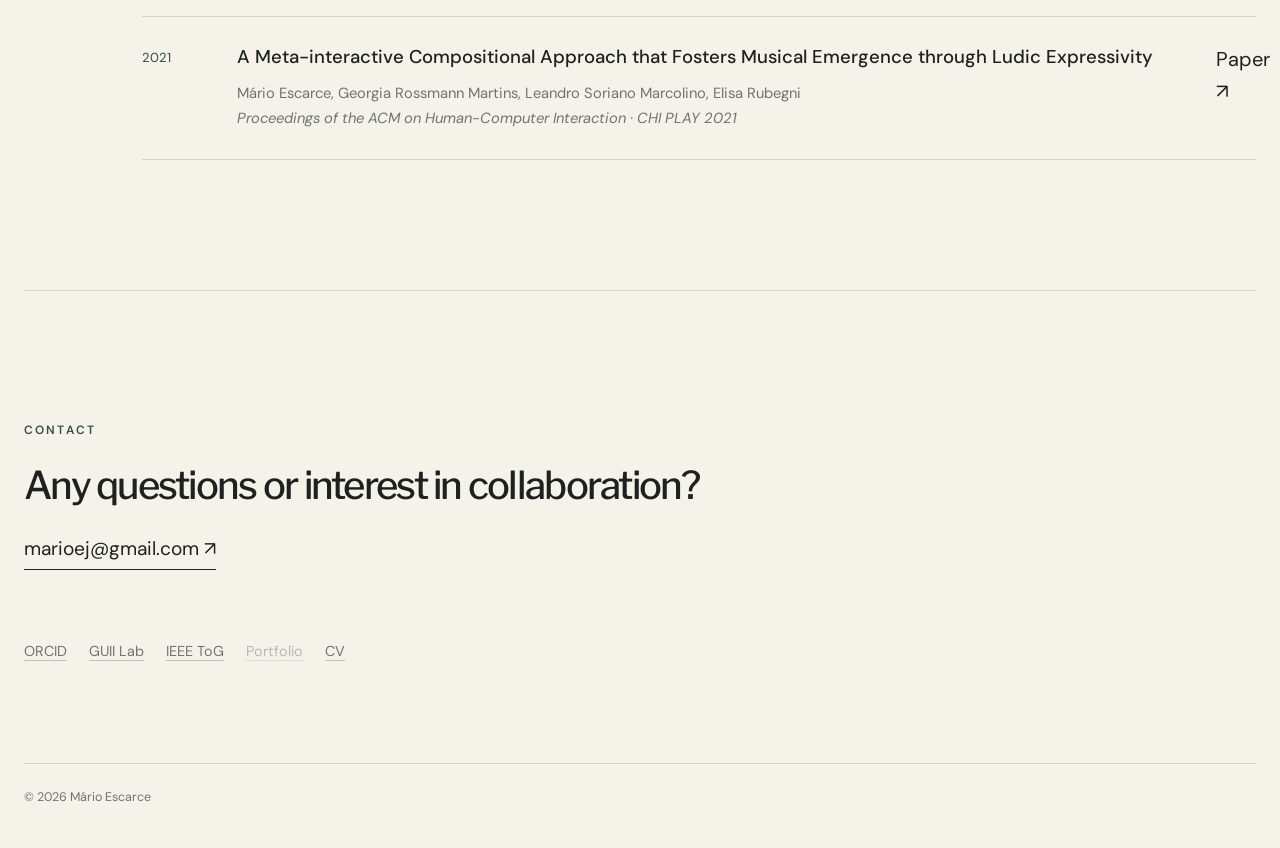
==== commit c1b78851: "Update index.html" ====
--- a/index.html
+++ b/index.html
@@ -317,6 +317,6 @@
     <span>© <span id="year"></span> Mário Escarce</span>
   </footer>
 
-  <script src="script.js?v=10"></script>
+  <script src="script.js?v=11"></script>
 </body>
 </html>
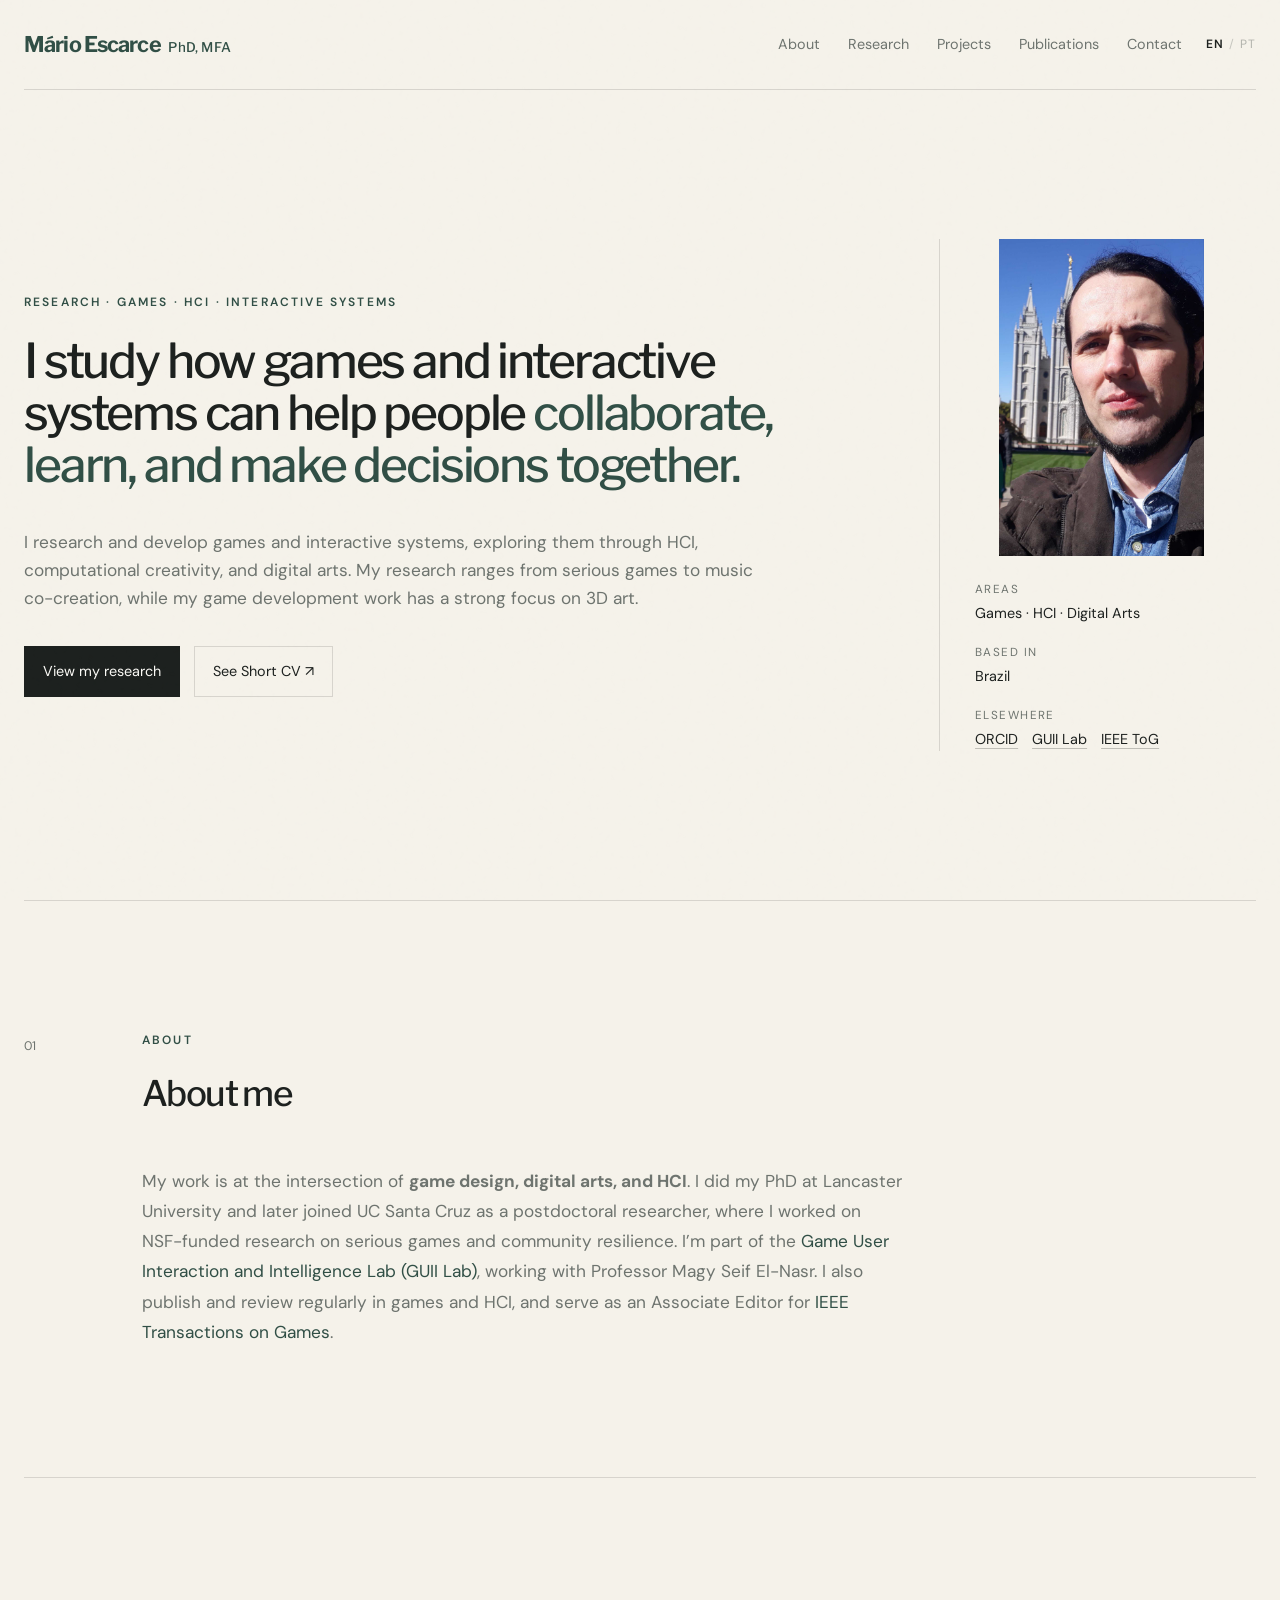
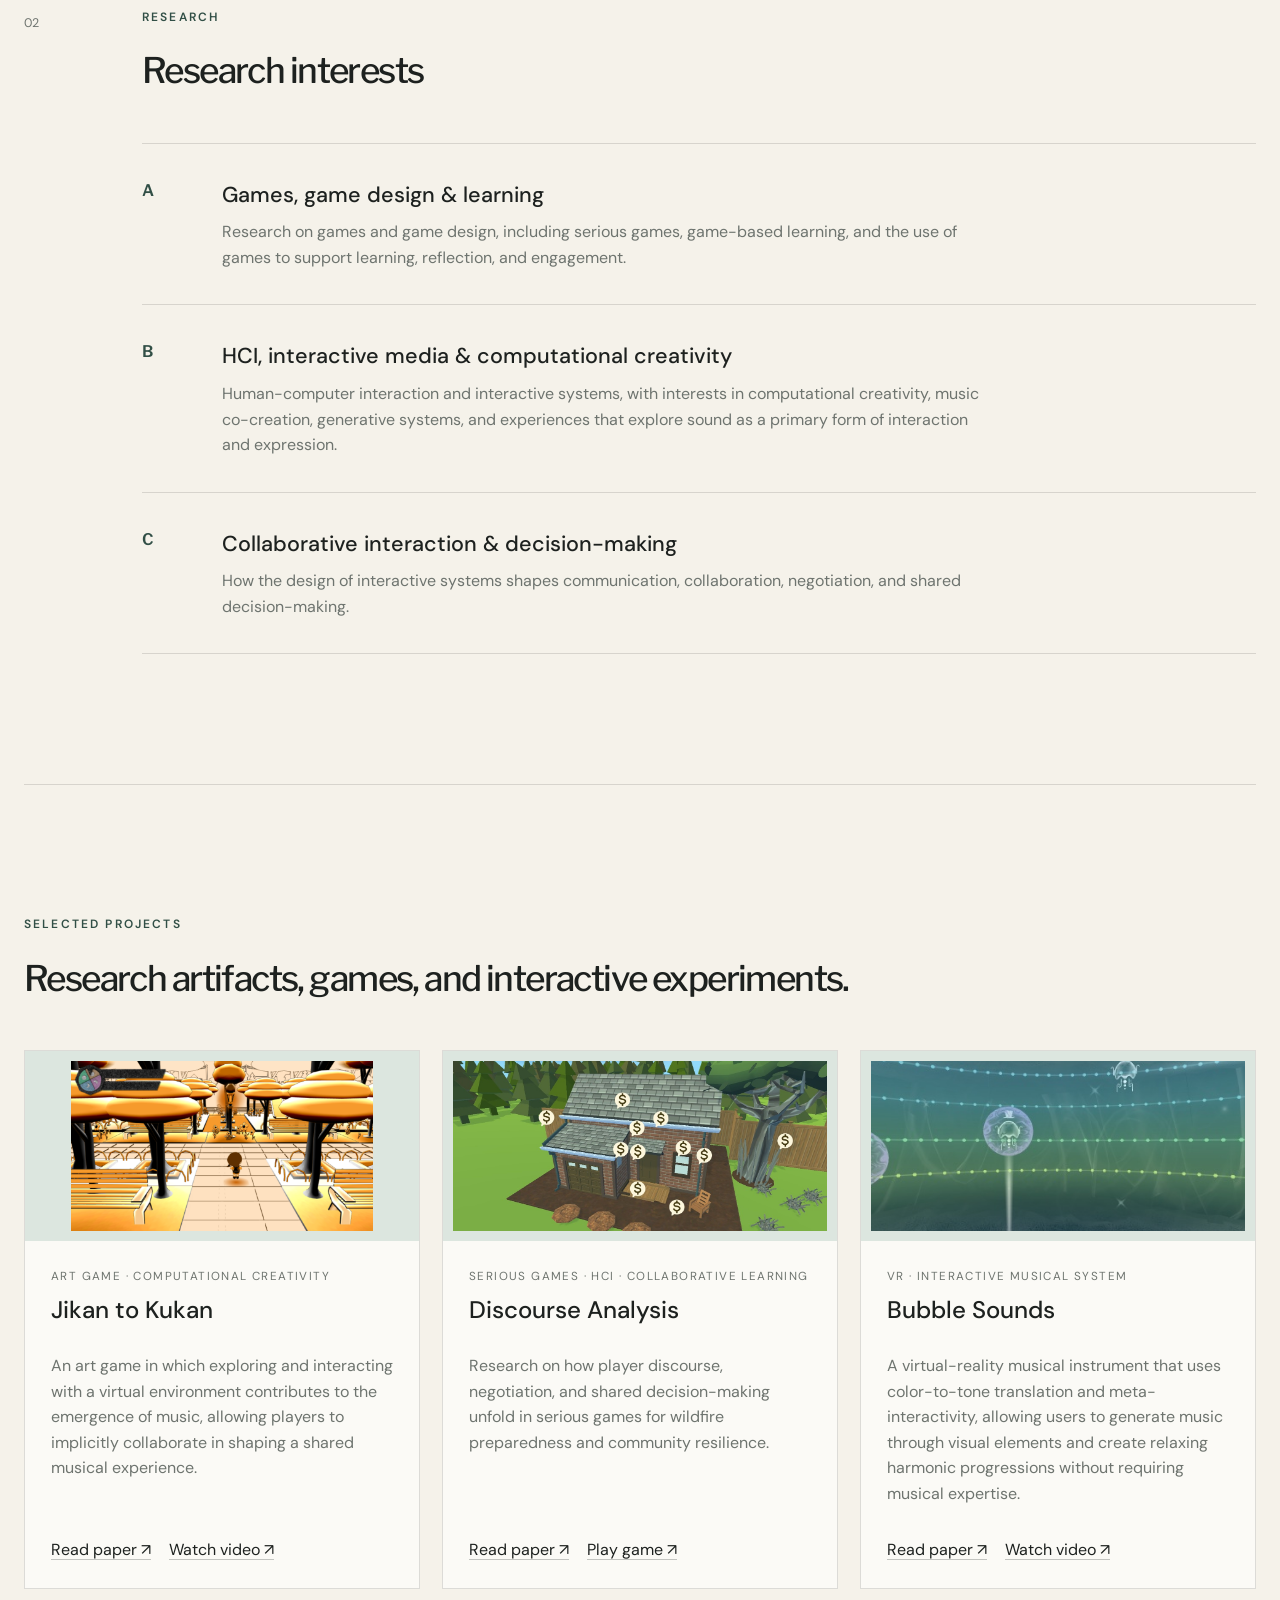
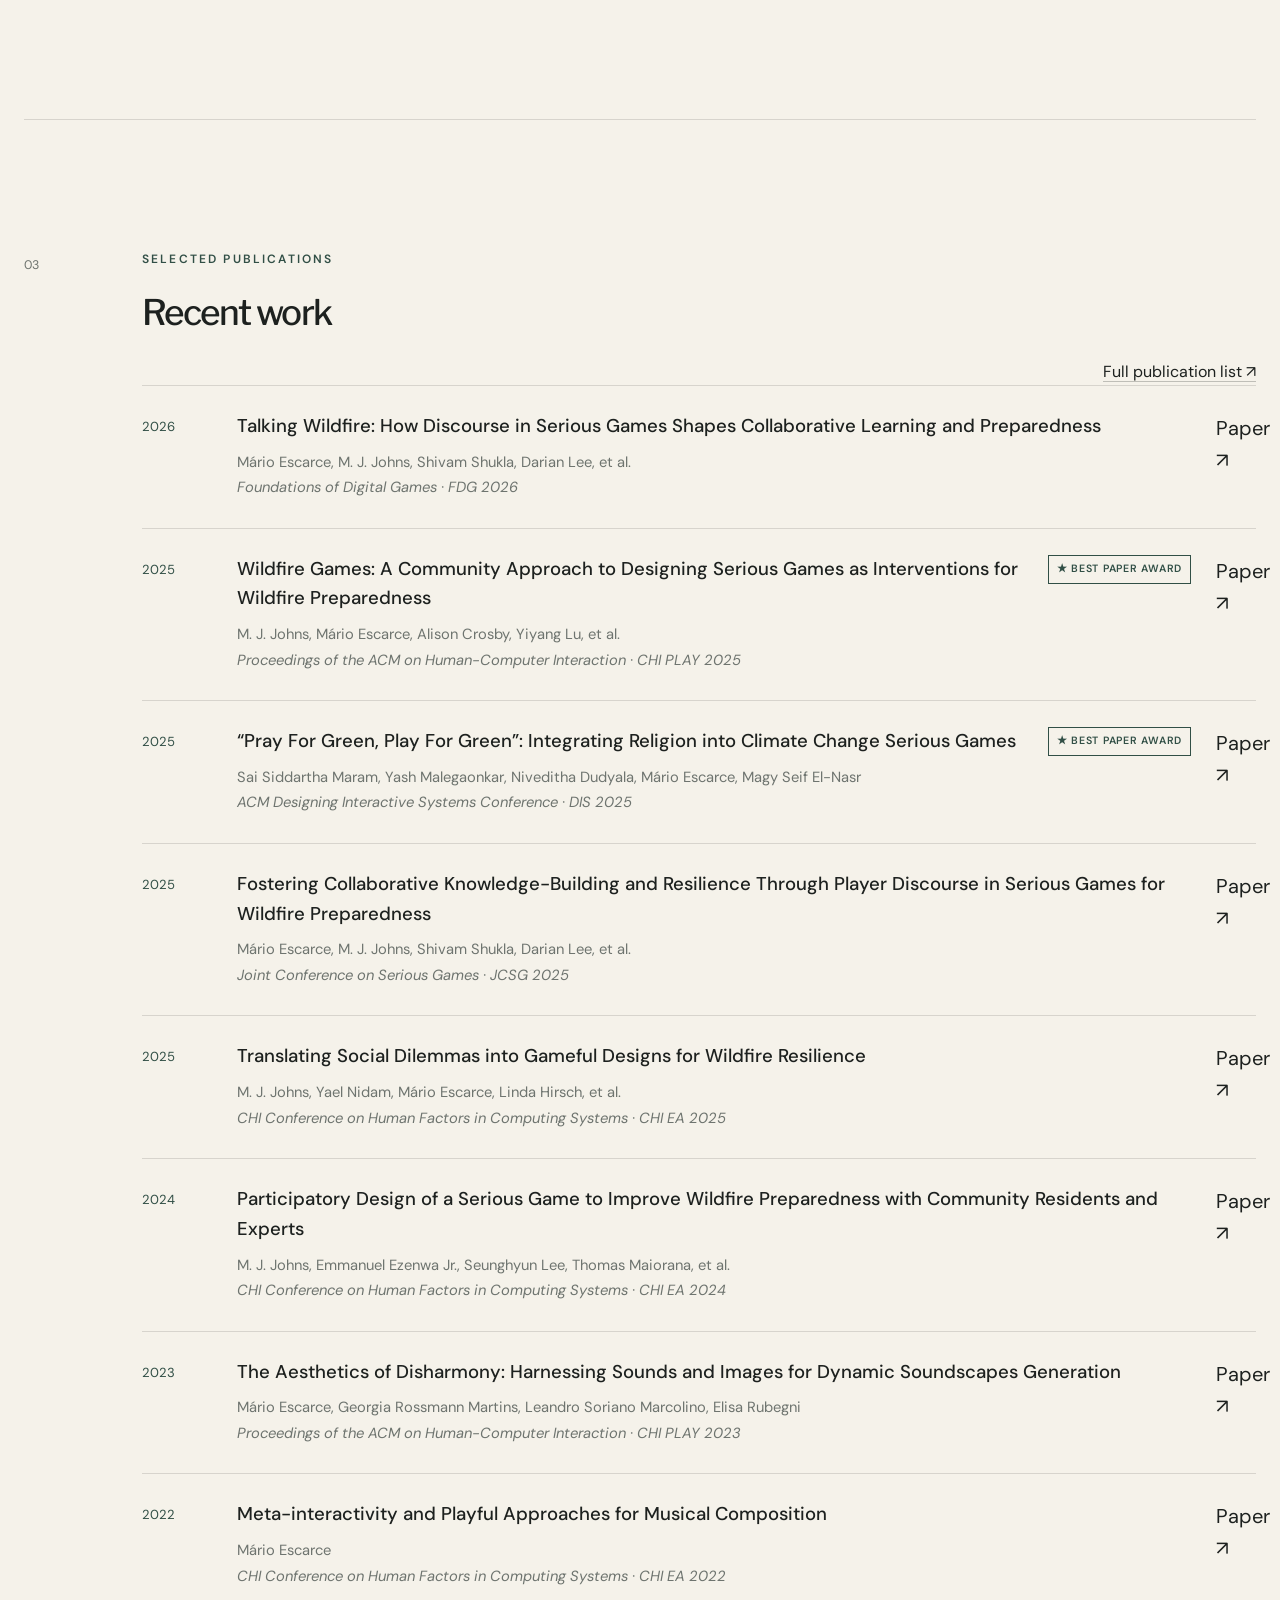
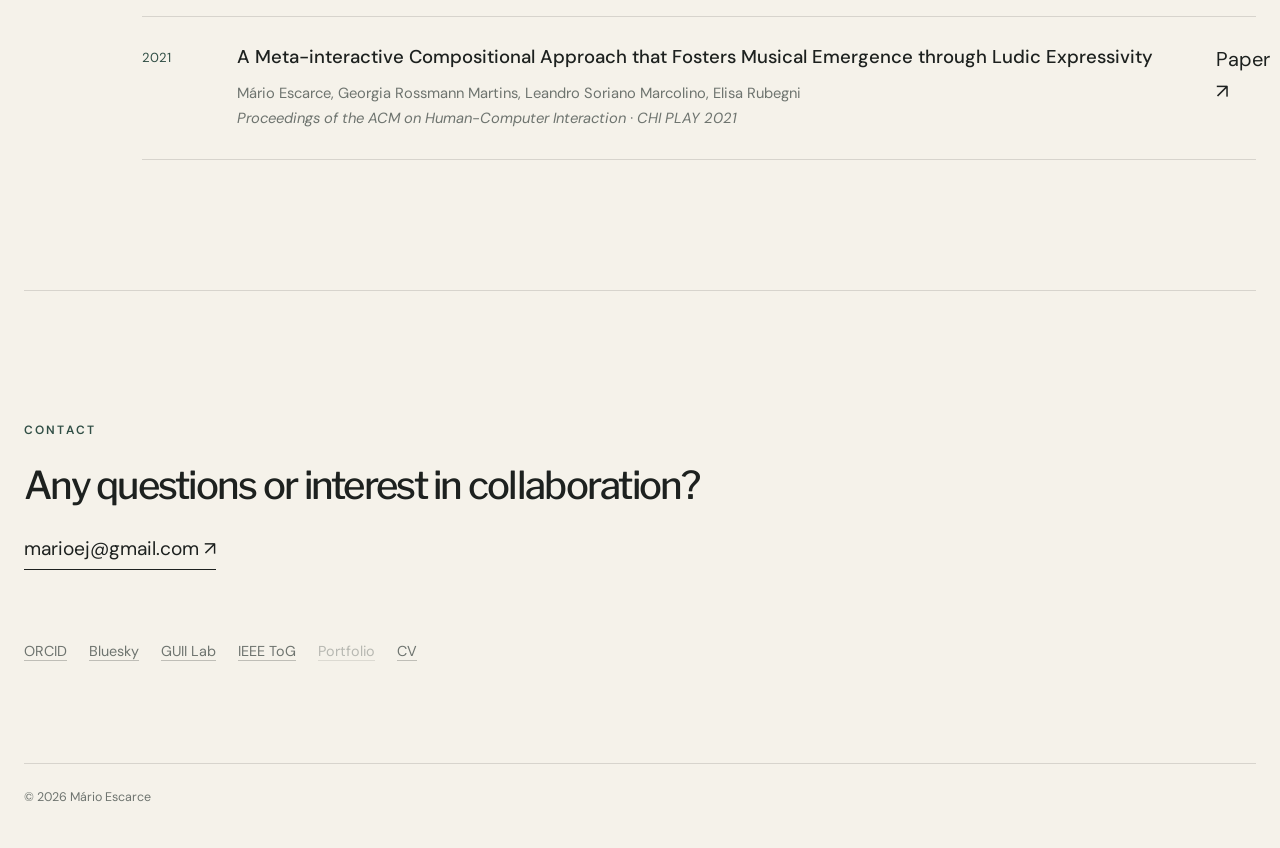
==== commit 91028d0d: "Update index.html" ====
--- a/index.html
+++ b/index.html
@@ -298,25 +298,34 @@
     </section>
 
     <section id="contact" class="contact-section reveal">
-      <p class="eyebrow" data-i18n="contact_label">Contact</p>
-      <h2 data-i18n="contact_title">Any questions or interest in collaboration?</h2>
-      <a class="contact-email" href="mailto:marioej@gmail.com">marioej@gmail.com ↗</a>
-      <div class="footer-links">
-        <a href="https://orcid.org/0000-0002-9091-2278" target="_blank" rel="noopener">ORCID</a>
-        <a href="https://guiilab.ucsc.edu/home" target="_blank" rel="noopener">GUII Lab</a>
-        <a href="https://transactions.games/about/editors" target="_blank" rel="noopener">IEEE ToG</a>
-        <!-- <a href="https://docs.google.com/presentation/d/1V_Q6Eot32O70uM8BQSMpZDONbW9c3NPXFipZutYIjYQ/edit?usp=sharing" target="_blank" rel="noopener">Portfolio</a> -->
-        <a href="#" class="disabled-link" aria-disabled="true" onclick="return false;">Portfolio</a>
-        <!-- <a href="http://lattes.cnpq.br/2216282346936356" target="_blank" rel="noopener">Lattes</a> -->
-        <a href="cv.html" target="_blank" rel="noopener">CV</a>
-      </div>
-    </section>
+  <p class="eyebrow" data-i18n="contact_label">Contact</p>
+  <h2 data-i18n="contact_title">Any questions or interest in collaboration?</h2>
+  <a class="contact-email" href="mailto:marioej@gmail.com">marioej@gmail.com ↗</a>
+
+  <div class="footer-links">
+    <a href="https://orcid.org/0000-0002-9091-2278" target="_blank" rel="noopener">ORCID</a>
+
+    <a class="social-link" href="https://bsky.app/profile/marioej.bsky.social" target="_blank" rel="noopener">
+      <img src="bluesky.svg" alt="" class="social-icon">
+      Bluesky
+    </a>
+
+    <a href="https://guiilab.ucsc.edu/home" target="_blank" rel="noopener">GUII Lab</a>
+    <a href="https://transactions.games/about/editors" target="_blank" rel="noopener">IEEE ToG</a>
+
+    <!-- <a href="https://docs.google.com/presentation/d/1V_Q6Eot32O70uM8BQSMpZDONbW9c3NPXFipZutYIjYQ/edit?usp=sharing" target="_blank" rel="noopener">Portfolio</a> -->
+    <a href="#" class="disabled-link" aria-disabled="true" onclick="return false;">Portfolio</a>
+
+    <!-- <a href="http://lattes.cnpq.br/2216282346936356" target="_blank" rel="noopener">Lattes</a> -->
+    <a href="cv.html" target="_blank" rel="noopener">CV</a>
+  </div>
+</section>
   </main>
 
   <footer class="footer">
     <span>© <span id="year"></span> Mário Escarce</span>
   </footer>
 
-  <script src="script.js?v=11"></script>
+  <script src="script.js?v=12"></script>
 </body>
 </html>
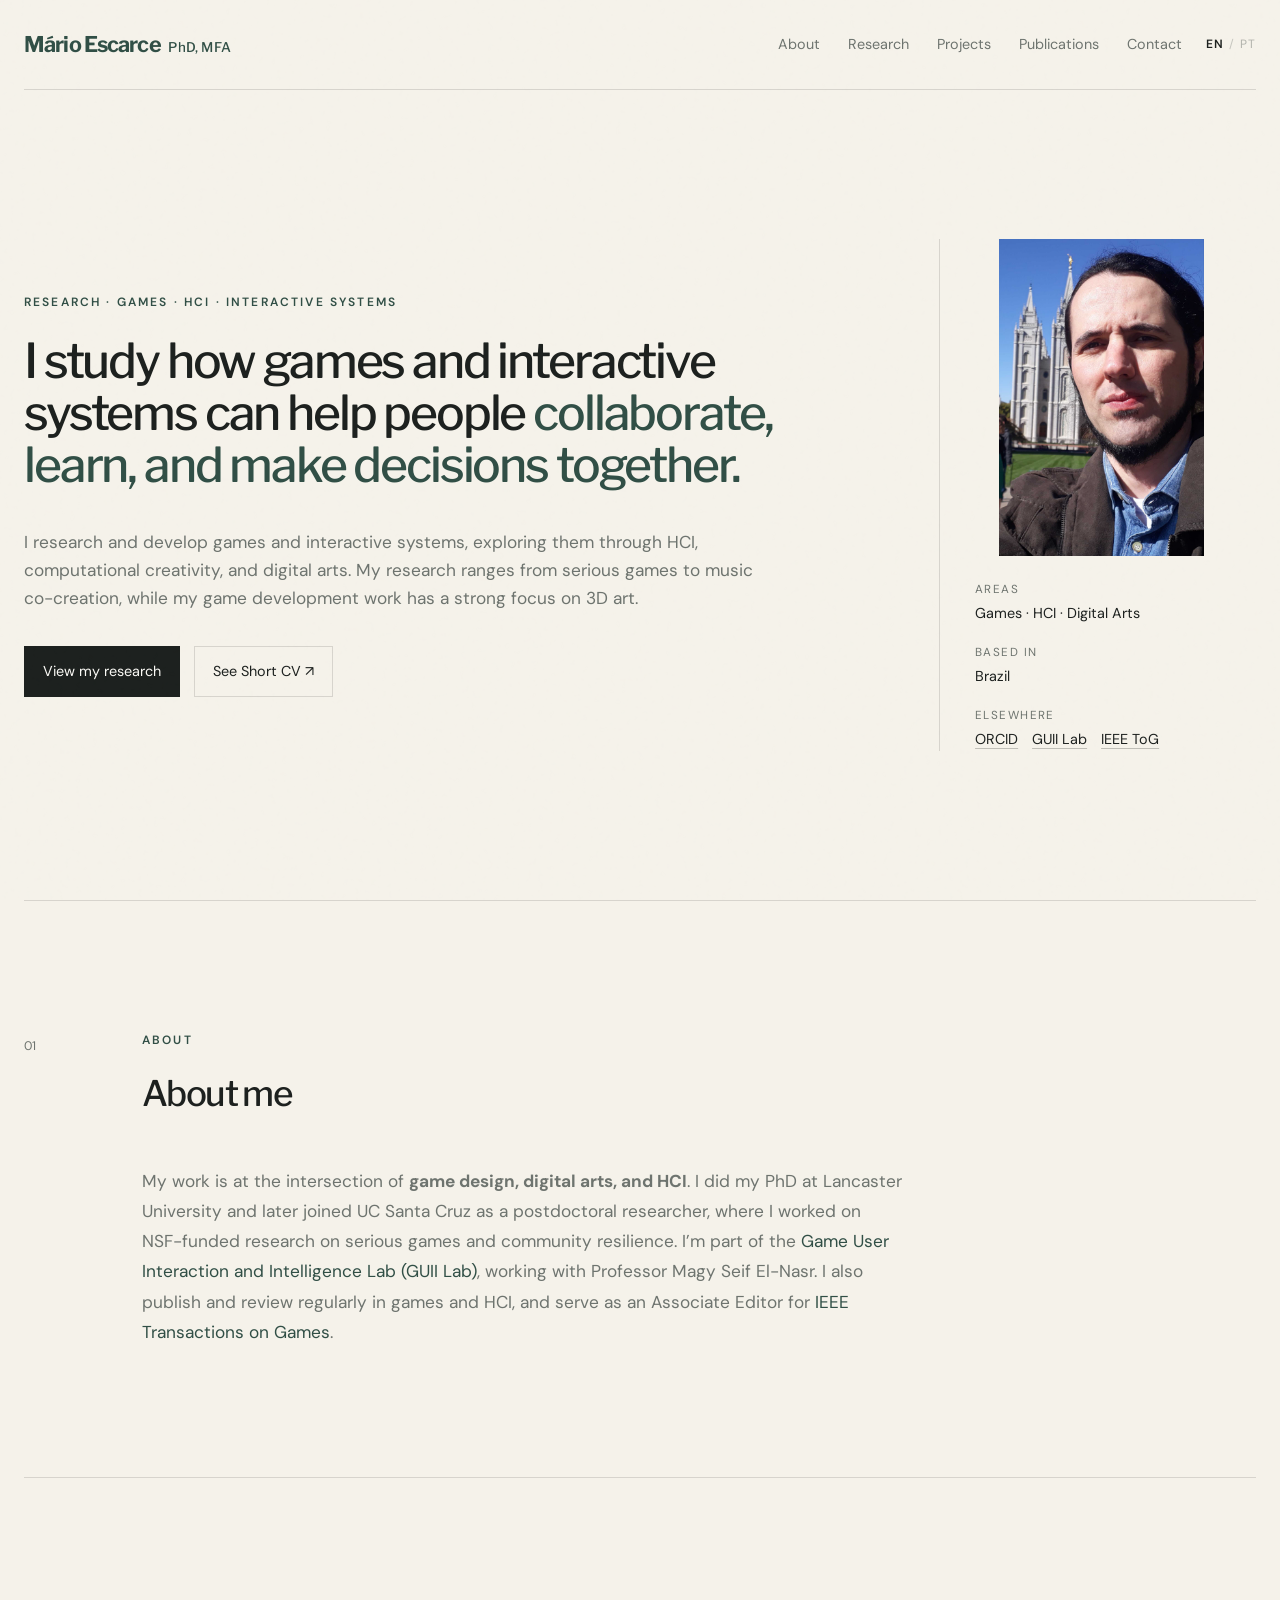
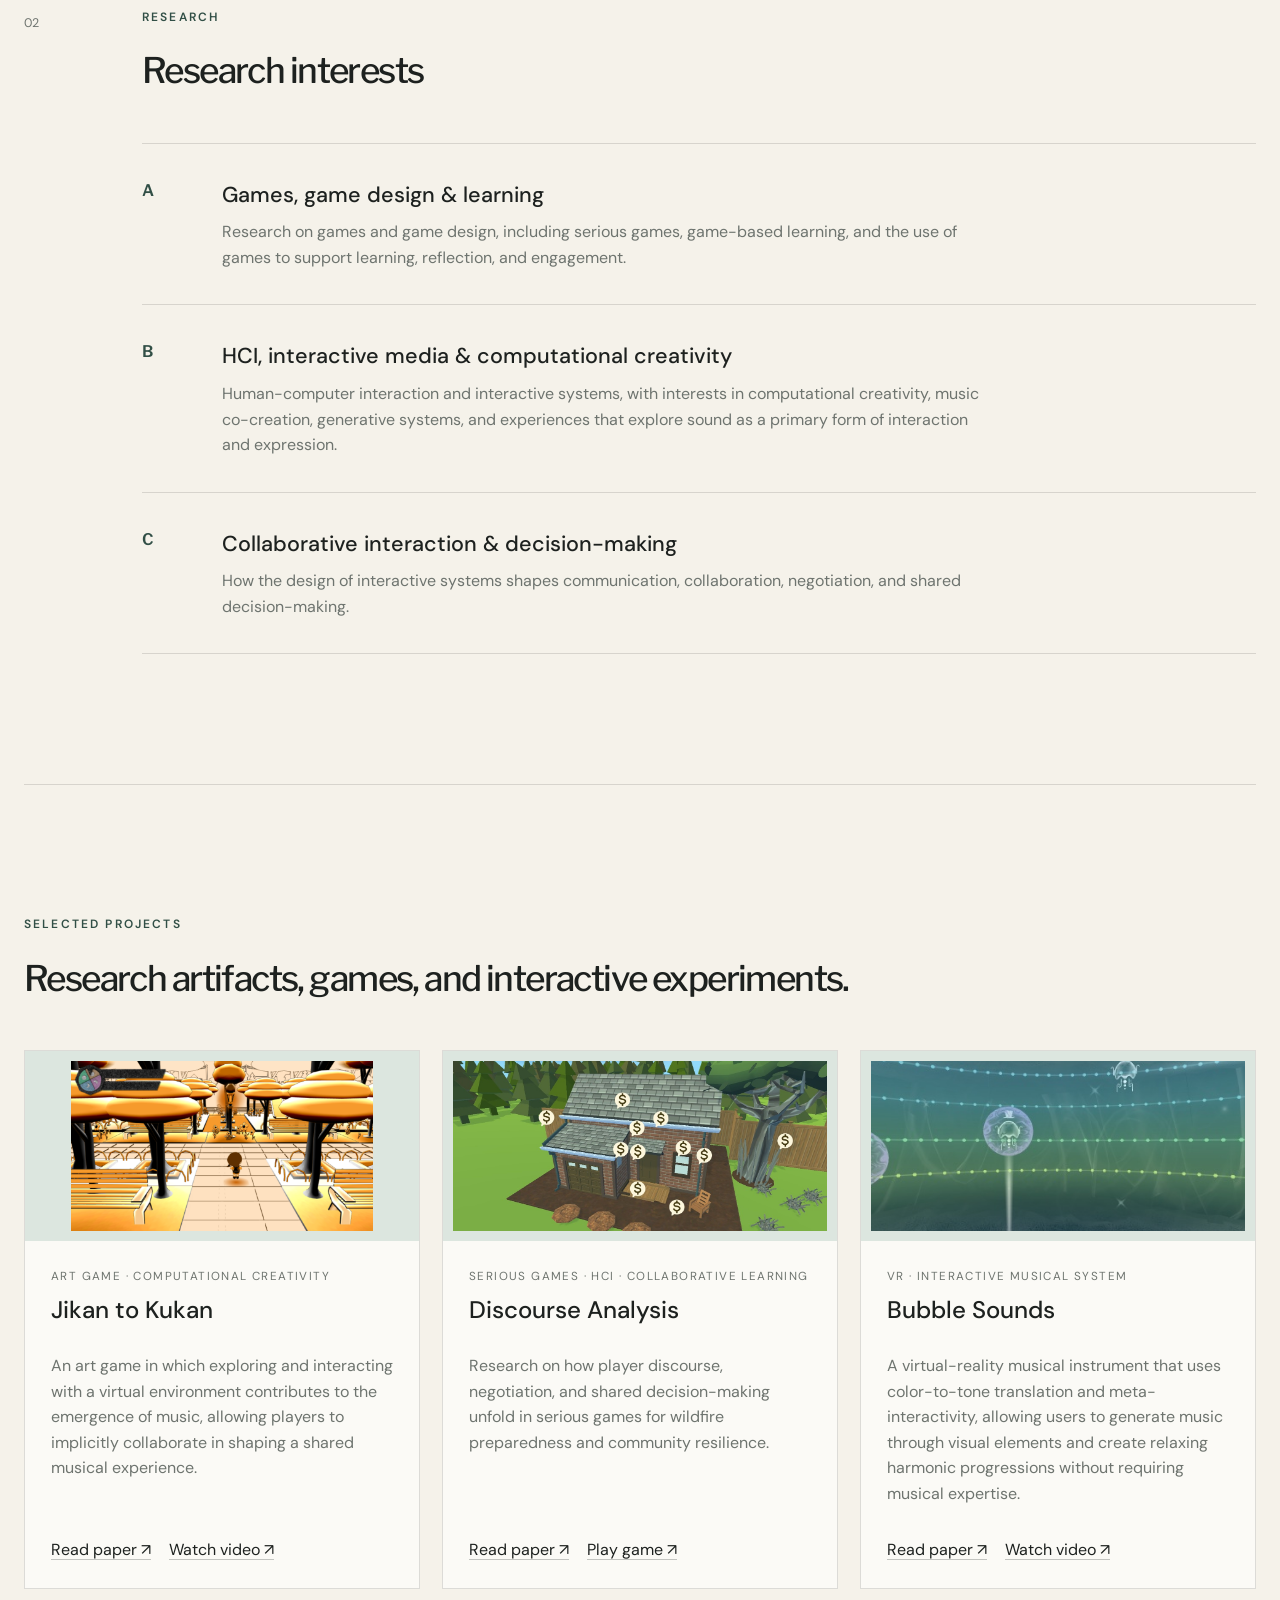
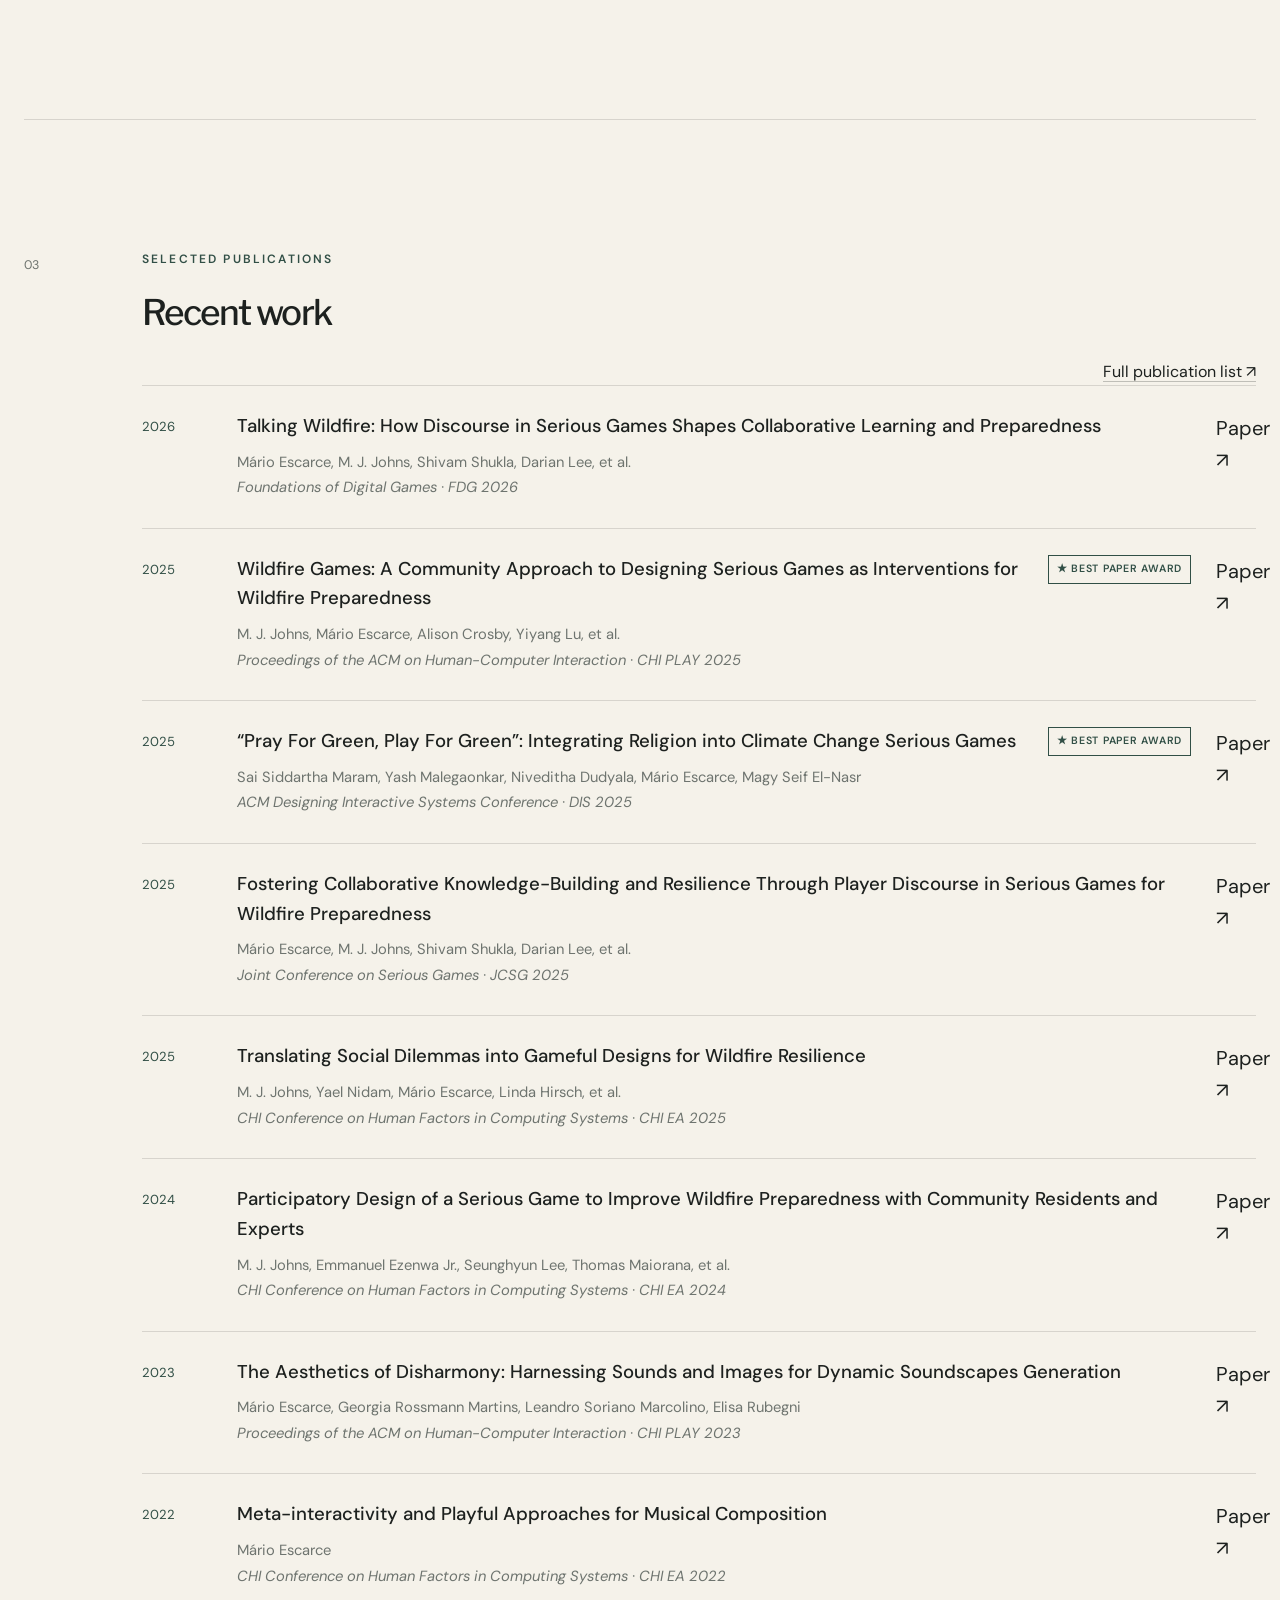
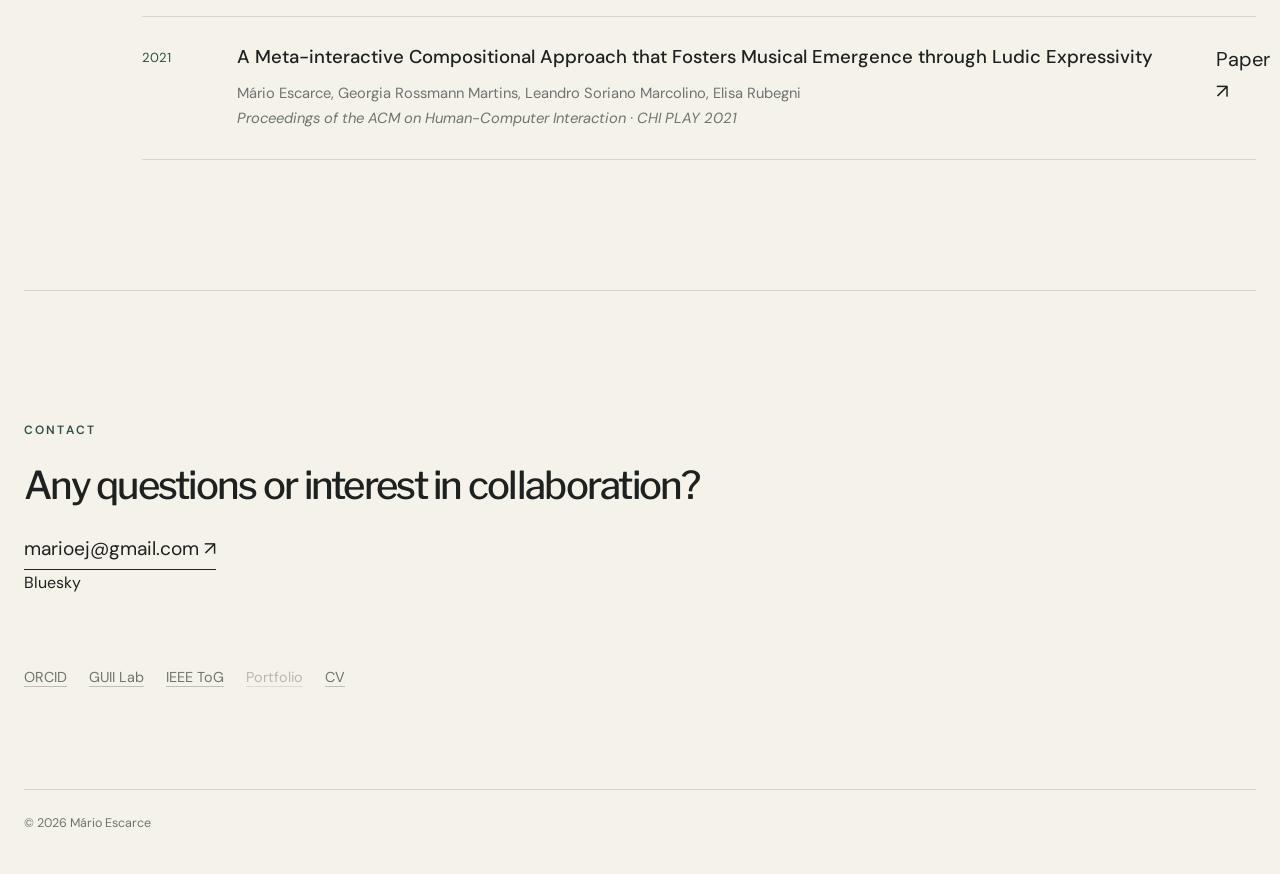
==== commit b9f55761: "Update index.html" ====
--- a/index.html
+++ b/index.html
@@ -300,16 +300,16 @@
     <section id="contact" class="contact-section reveal">
   <p class="eyebrow" data-i18n="contact_label">Contact</p>
   <h2 data-i18n="contact_title">Any questions or interest in collaboration?</h2>
+
   <a class="contact-email" href="mailto:marioej@gmail.com">marioej@gmail.com ↗</a>
+
+  <a class="contact-bluesky" href="https://bsky.app/profile/marioej.bsky.social" target="_blank" rel="noopener">
+    <img src="bluesky.svg" alt="">
+    <span>Bluesky</span>
+  </a>
 
   <div class="footer-links">
     <a href="https://orcid.org/0000-0002-9091-2278" target="_blank" rel="noopener">ORCID</a>
-
-    <a class="social-link" href="https://bsky.app/profile/marioej.bsky.social" target="_blank" rel="noopener">
-      <img src="bluesky.svg" alt="" class="social-icon">
-      Bluesky
-    </a>
-
     <a href="https://guiilab.ucsc.edu/home" target="_blank" rel="noopener">GUII Lab</a>
     <a href="https://transactions.games/about/editors" target="_blank" rel="noopener">IEEE ToG</a>
 
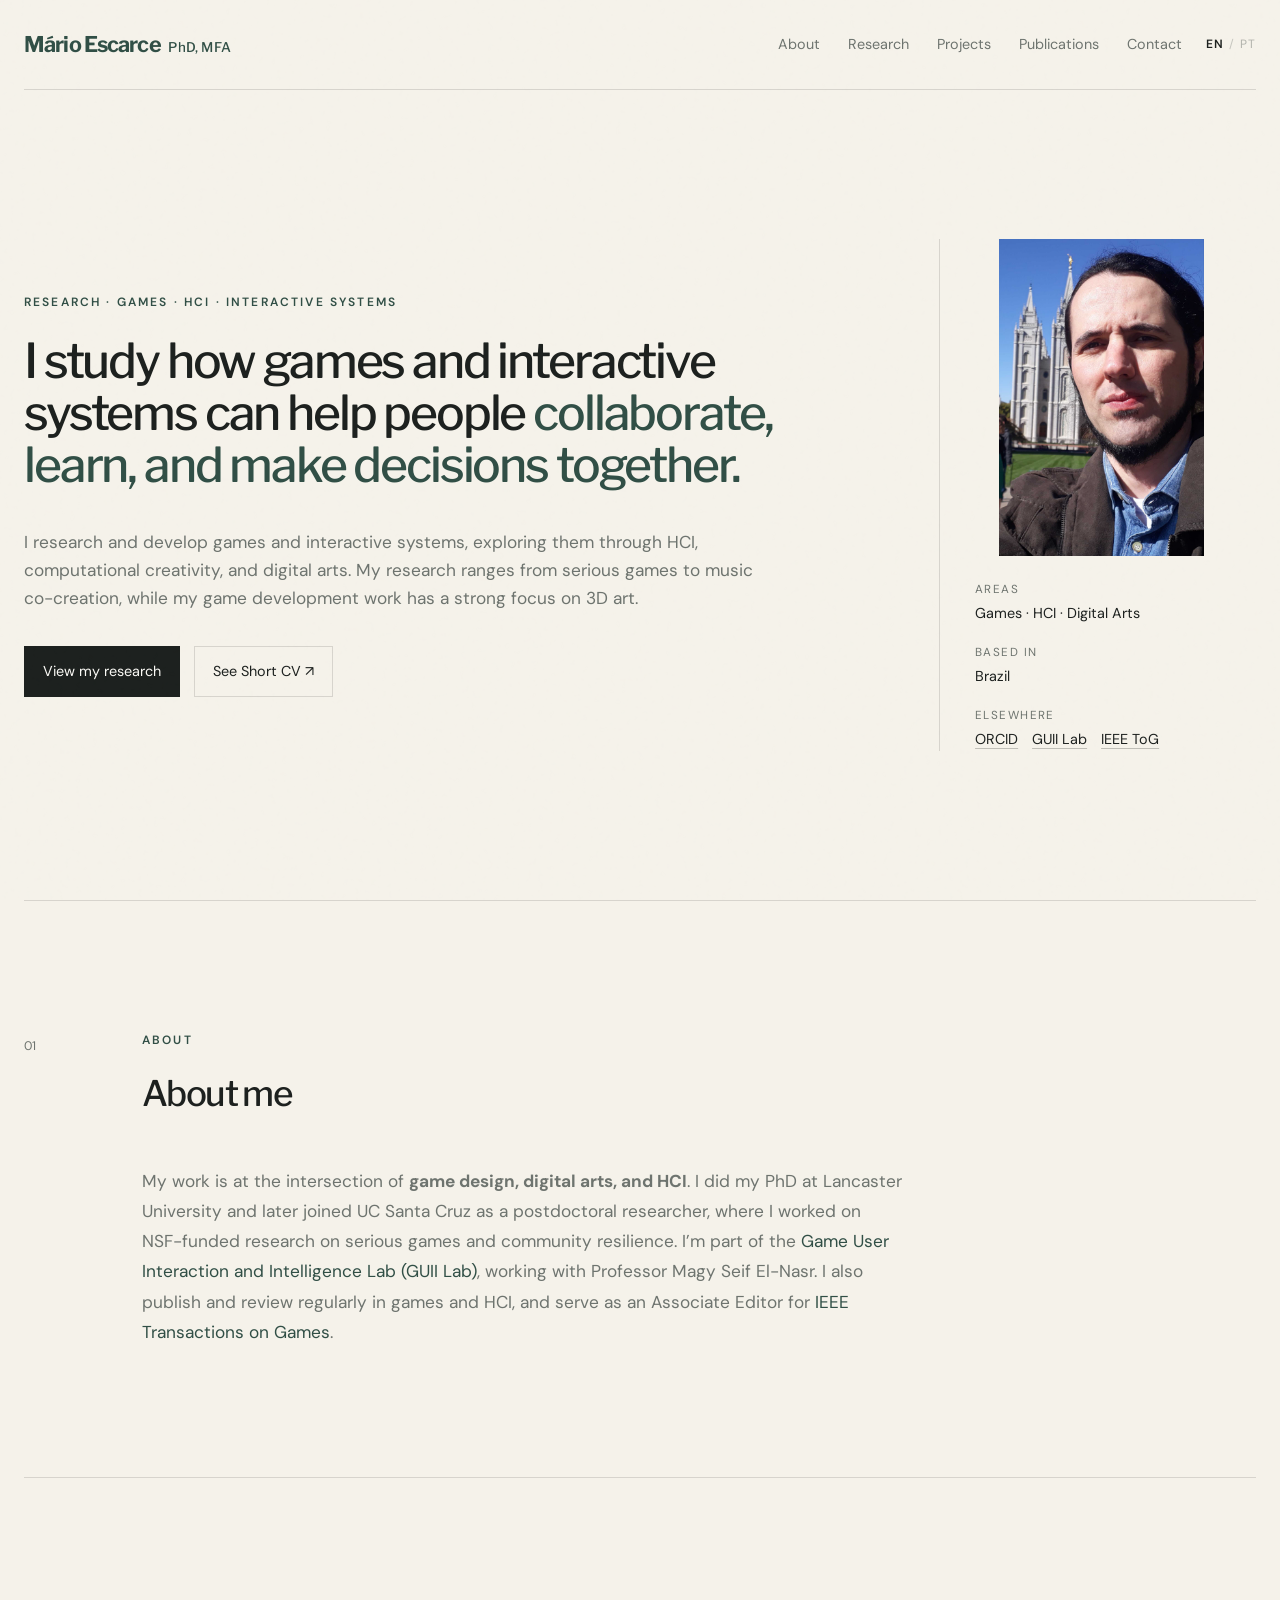
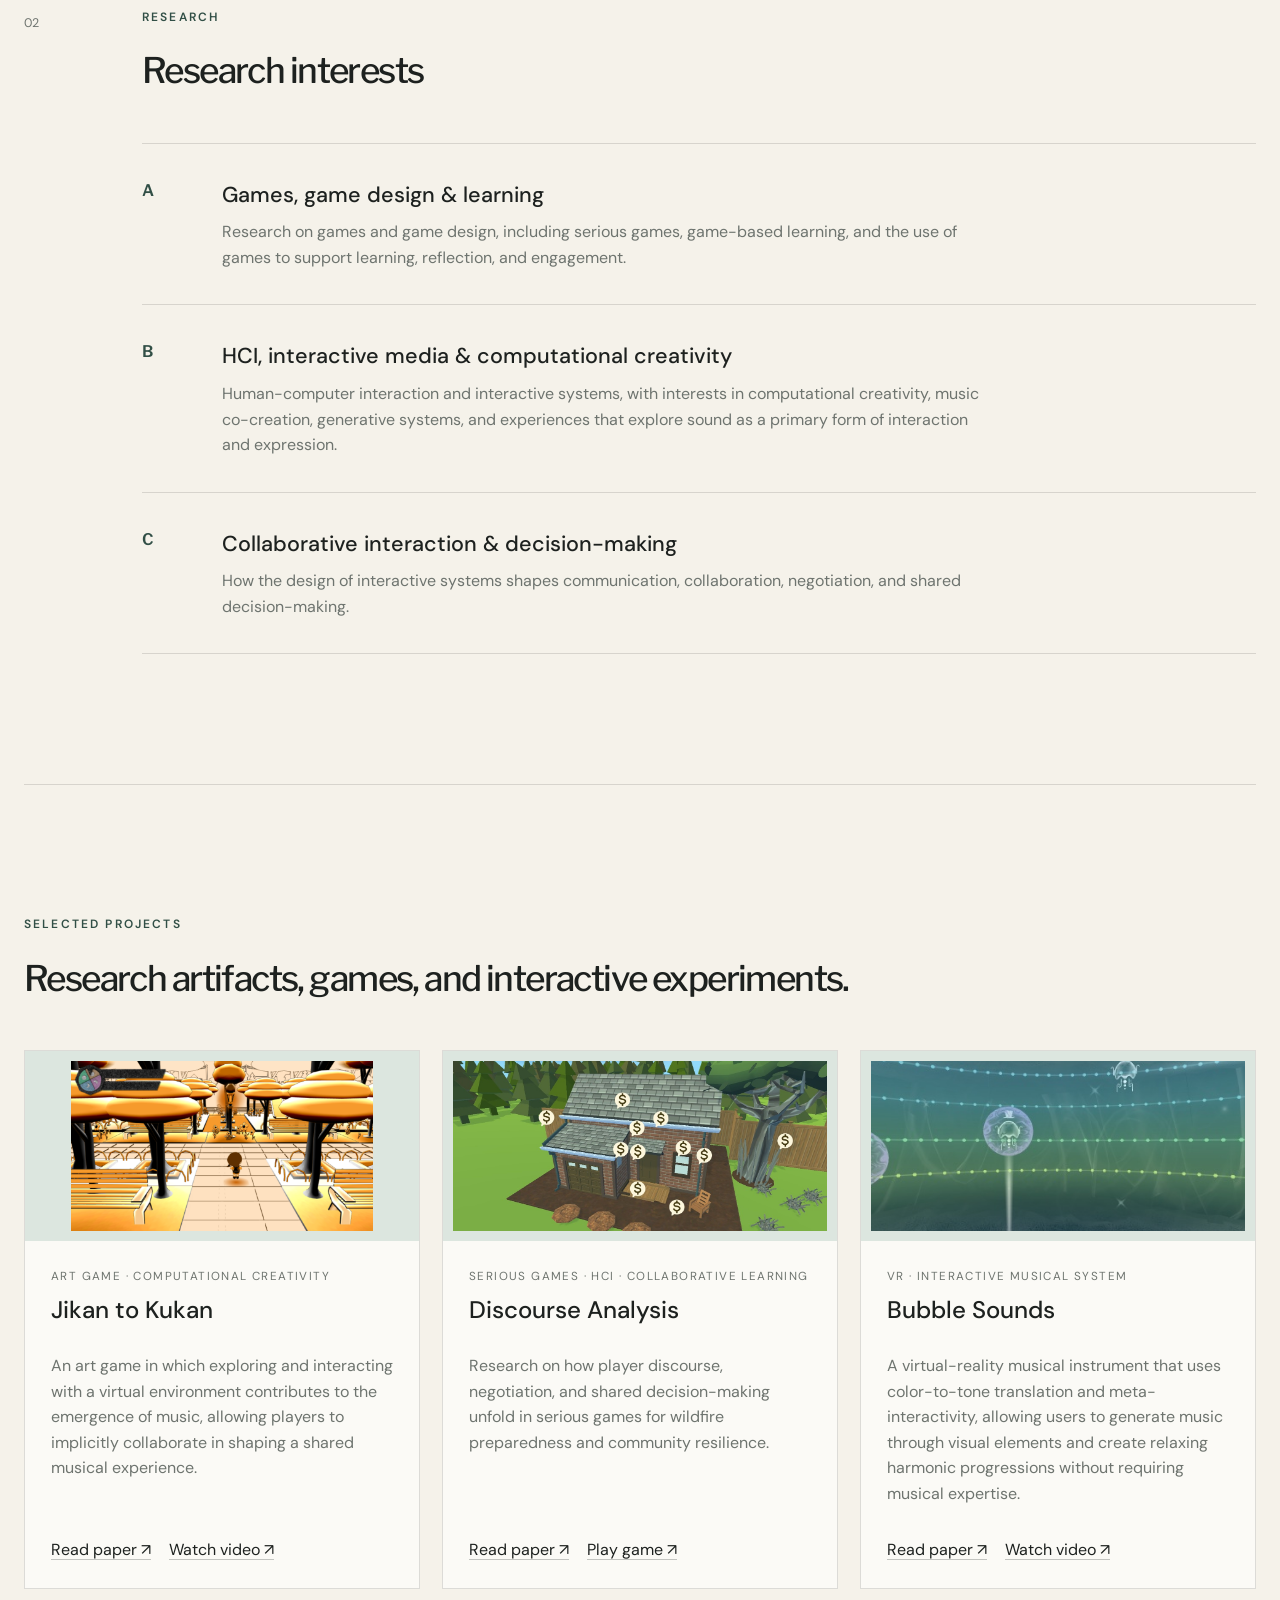
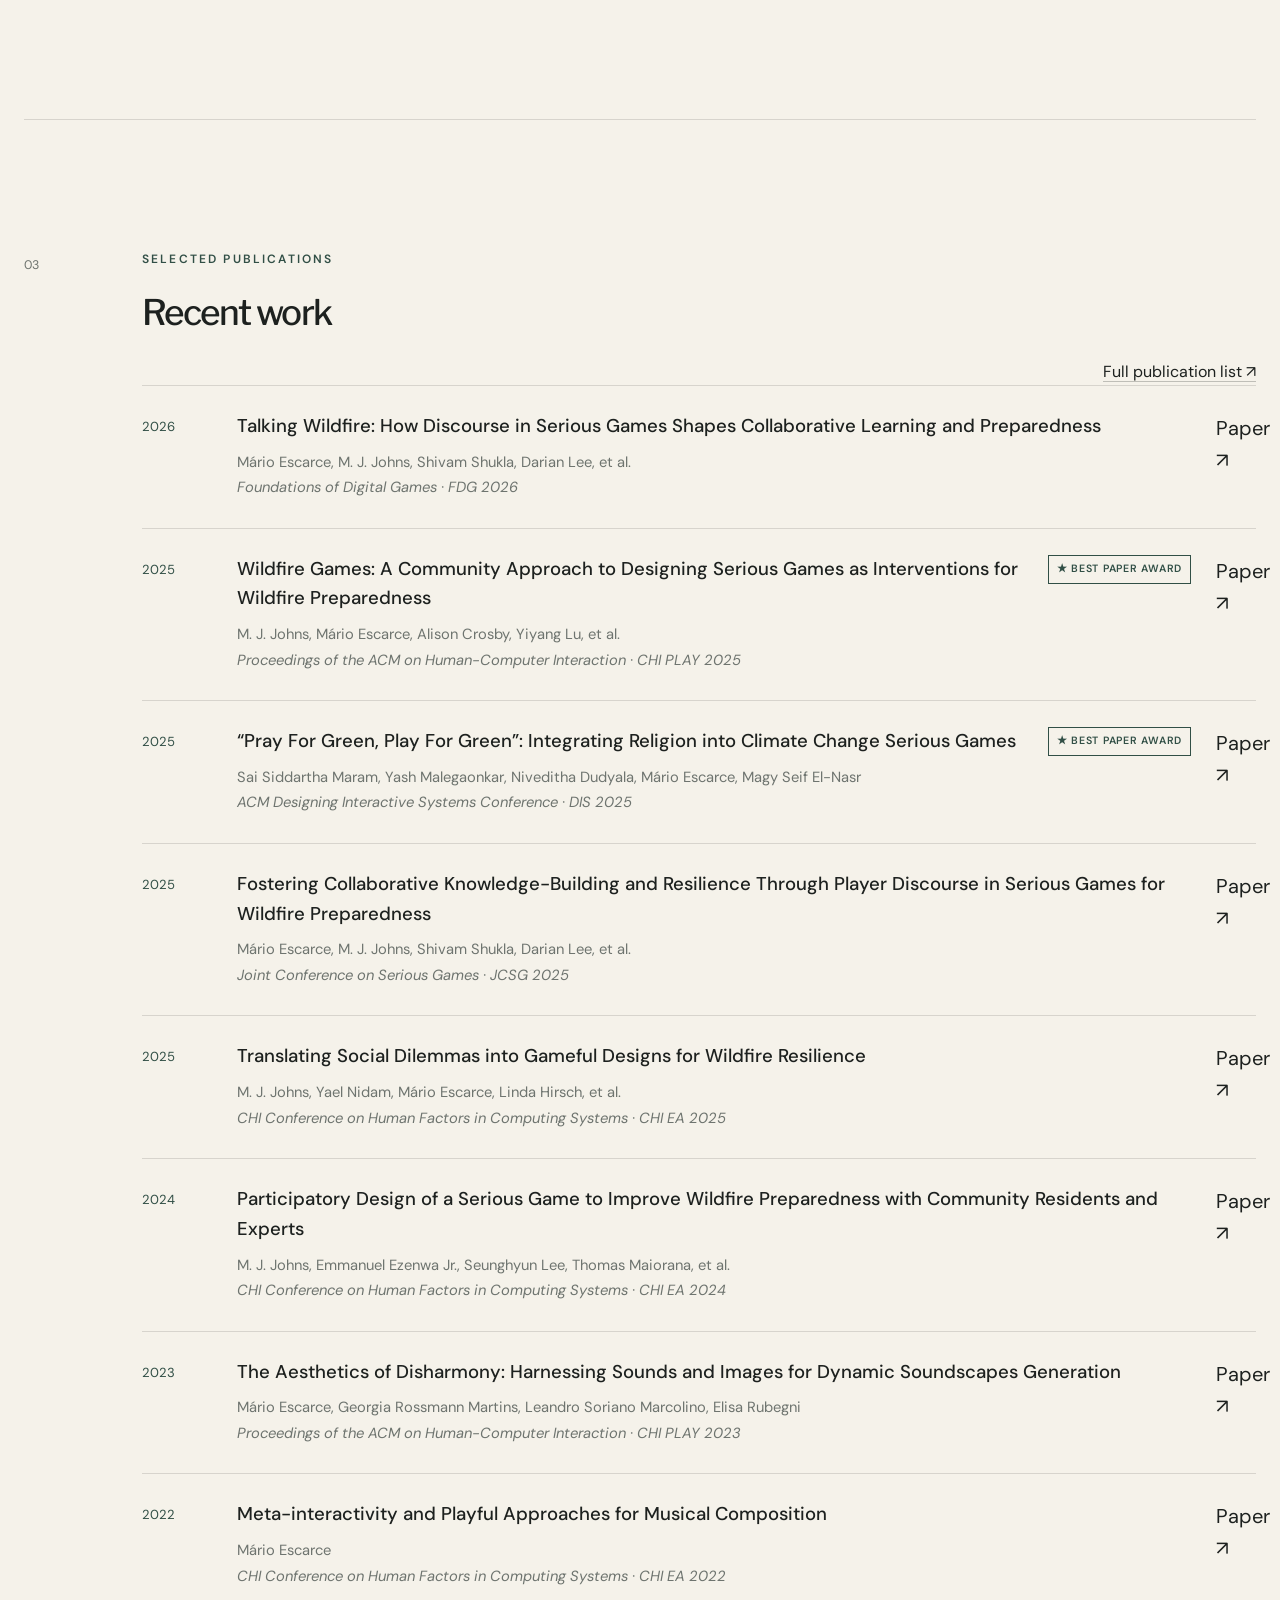
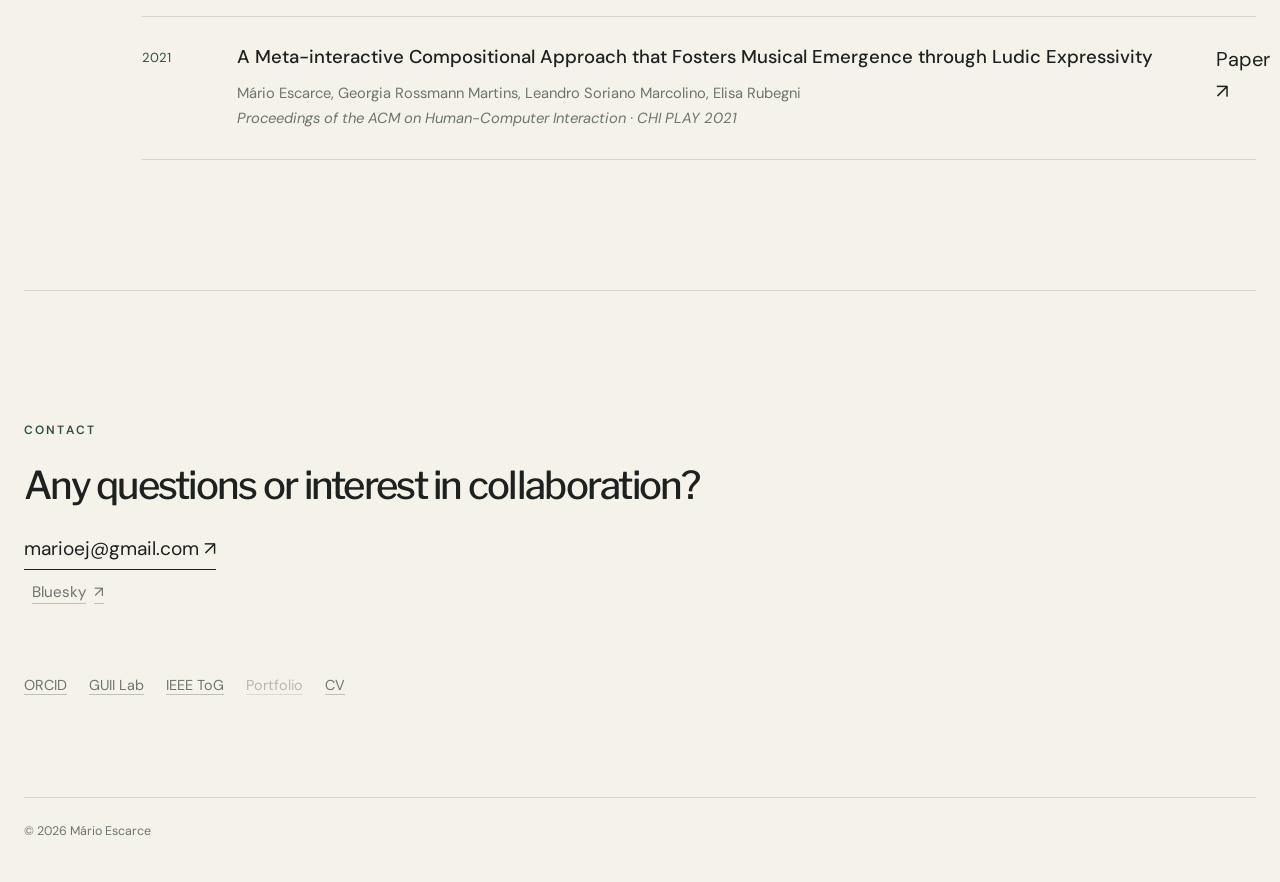
==== commit 5c12afc0: "Update index.html" ====
--- a/index.html
+++ b/index.html
@@ -297,16 +297,19 @@
       </div>
     </section>
 
-    <section id="contact" class="contact-section reveal">
+<section id="contact" class="contact-section reveal">
   <p class="eyebrow" data-i18n="contact_label">Contact</p>
   <h2 data-i18n="contact_title">Any questions or interest in collaboration?</h2>
 
   <a class="contact-email" href="mailto:marioej@gmail.com">marioej@gmail.com ↗</a>
 
-  <a class="contact-bluesky" href="https://bsky.app/profile/marioej.bsky.social" target="_blank" rel="noopener">
-    <img src="bluesky.svg" alt="">
-    <span>Bluesky</span>
-  </a>
+  <a class="contact-bluesky" href="https://bsky.app/profile/marioej.bsky.social" target="_blank" rel="noopener" aria-label="Mário Escarce on Bluesky">
+  <svg viewBox="0 0 24 24" aria-hidden="true">
+    <path d="M12 10.8c-1.087-2.114-4.046-6.053-6.798-7.995C2.566.944 1.561 1.266.902 1.565.139 1.908 0 3.08 0 3.768c0 .69.378 5.65.624 6.479.815 2.736 3.713 3.66 6.383 3.364-4.62.682-8.722 2.357-3.34 8.346 5.92 6.126 8.117-1.312 8.565-3.13.448 1.818 2.286 9.129 8.458 3.13 5.382-5.989 1.28-7.664-3.34-8.346 2.67.296 5.568-.628 6.383-3.364.246-.829.624-5.79.624-6.479 0-.69-.139-1.86-.902-2.203-.659-.299-1.664-.62-4.3 1.24C16.046 4.748 13.087 8.686 12 10.8Z"/>
+  </svg>
+  <span>Bluesky</span>
+  <span class="contact-bluesky-arrow">↗</span>
+</a>
 
   <div class="footer-links">
     <a href="https://orcid.org/0000-0002-9091-2278" target="_blank" rel="noopener">ORCID</a>
--- a/styles.css
+++ b/styles.css
@@ -905,3 +905,32 @@
     grid-template-columns: 1fr;
   }
 }
+
+/* v26 — Bluesky contact link */
+.contact-bluesky {
+  display: flex;
+  align-items: center;
+  gap: 8px;
+  width: fit-content;
+  margin-top: 12px;
+  color: var(--muted);
+  font-size: .95rem;
+  text-decoration: none;
+  transition: color .2s ease;
+}
+
+.contact-bluesky img {
+  width: 18px;
+  height: 18px;
+  flex: 0 0 18px;
+  display: block;
+}
+
+.contact-bluesky span {
+  border-bottom: 1px solid rgba(29, 33, 31, .25);
+  line-height: 1.4;
+}
+
+.contact-bluesky:hover {
+  color: var(--ink);
+}
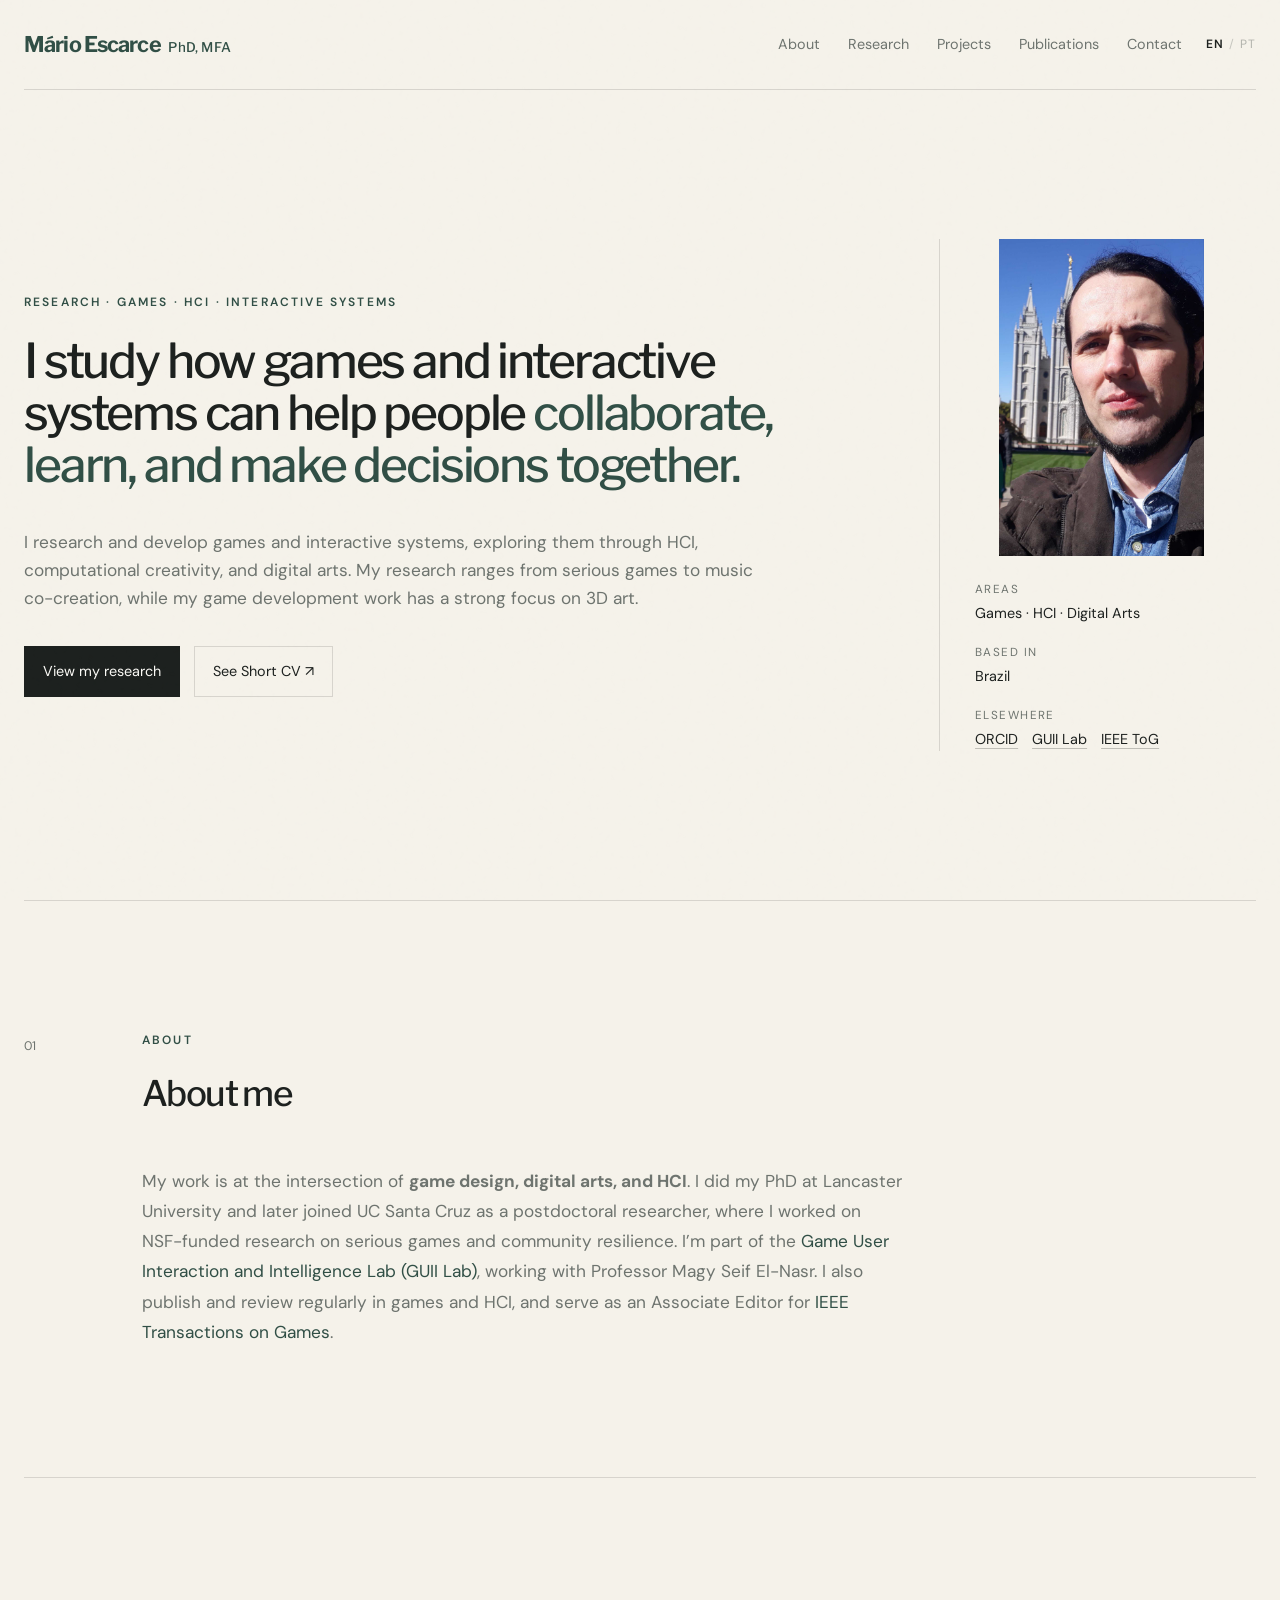
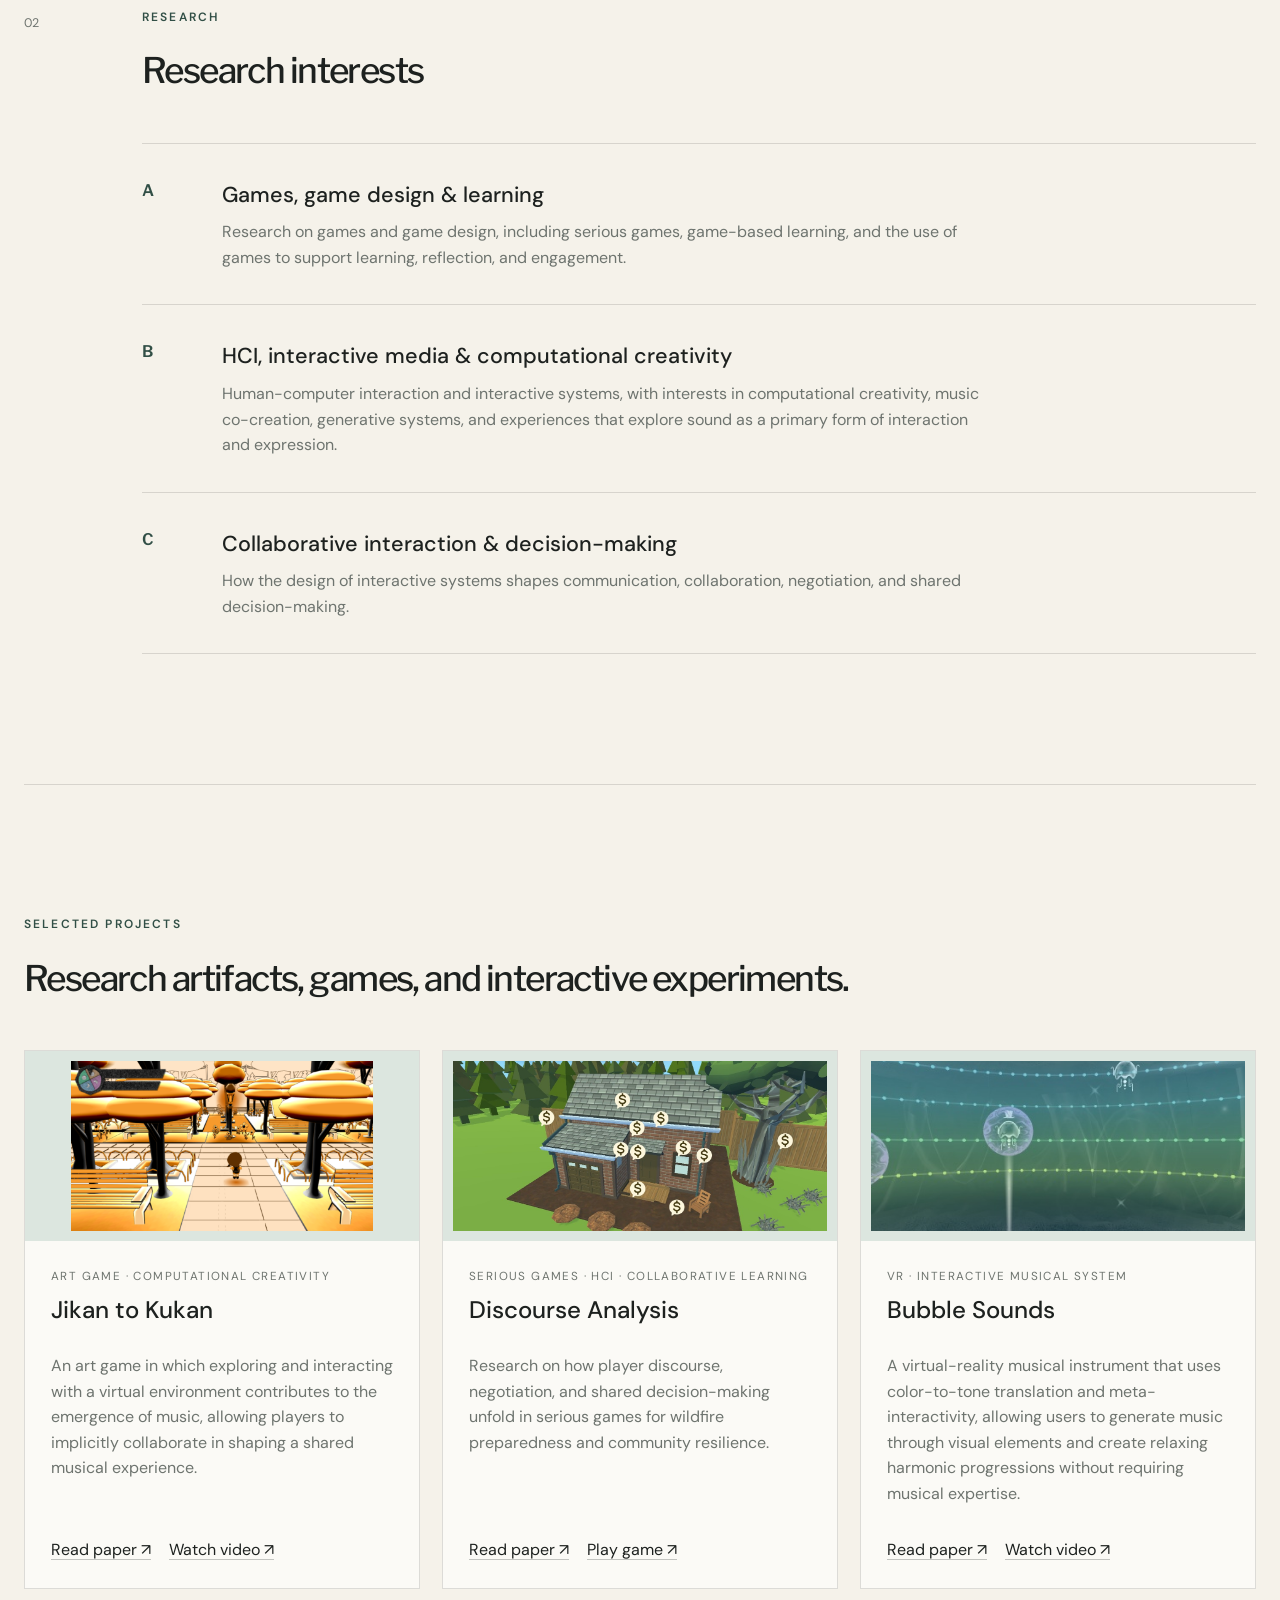
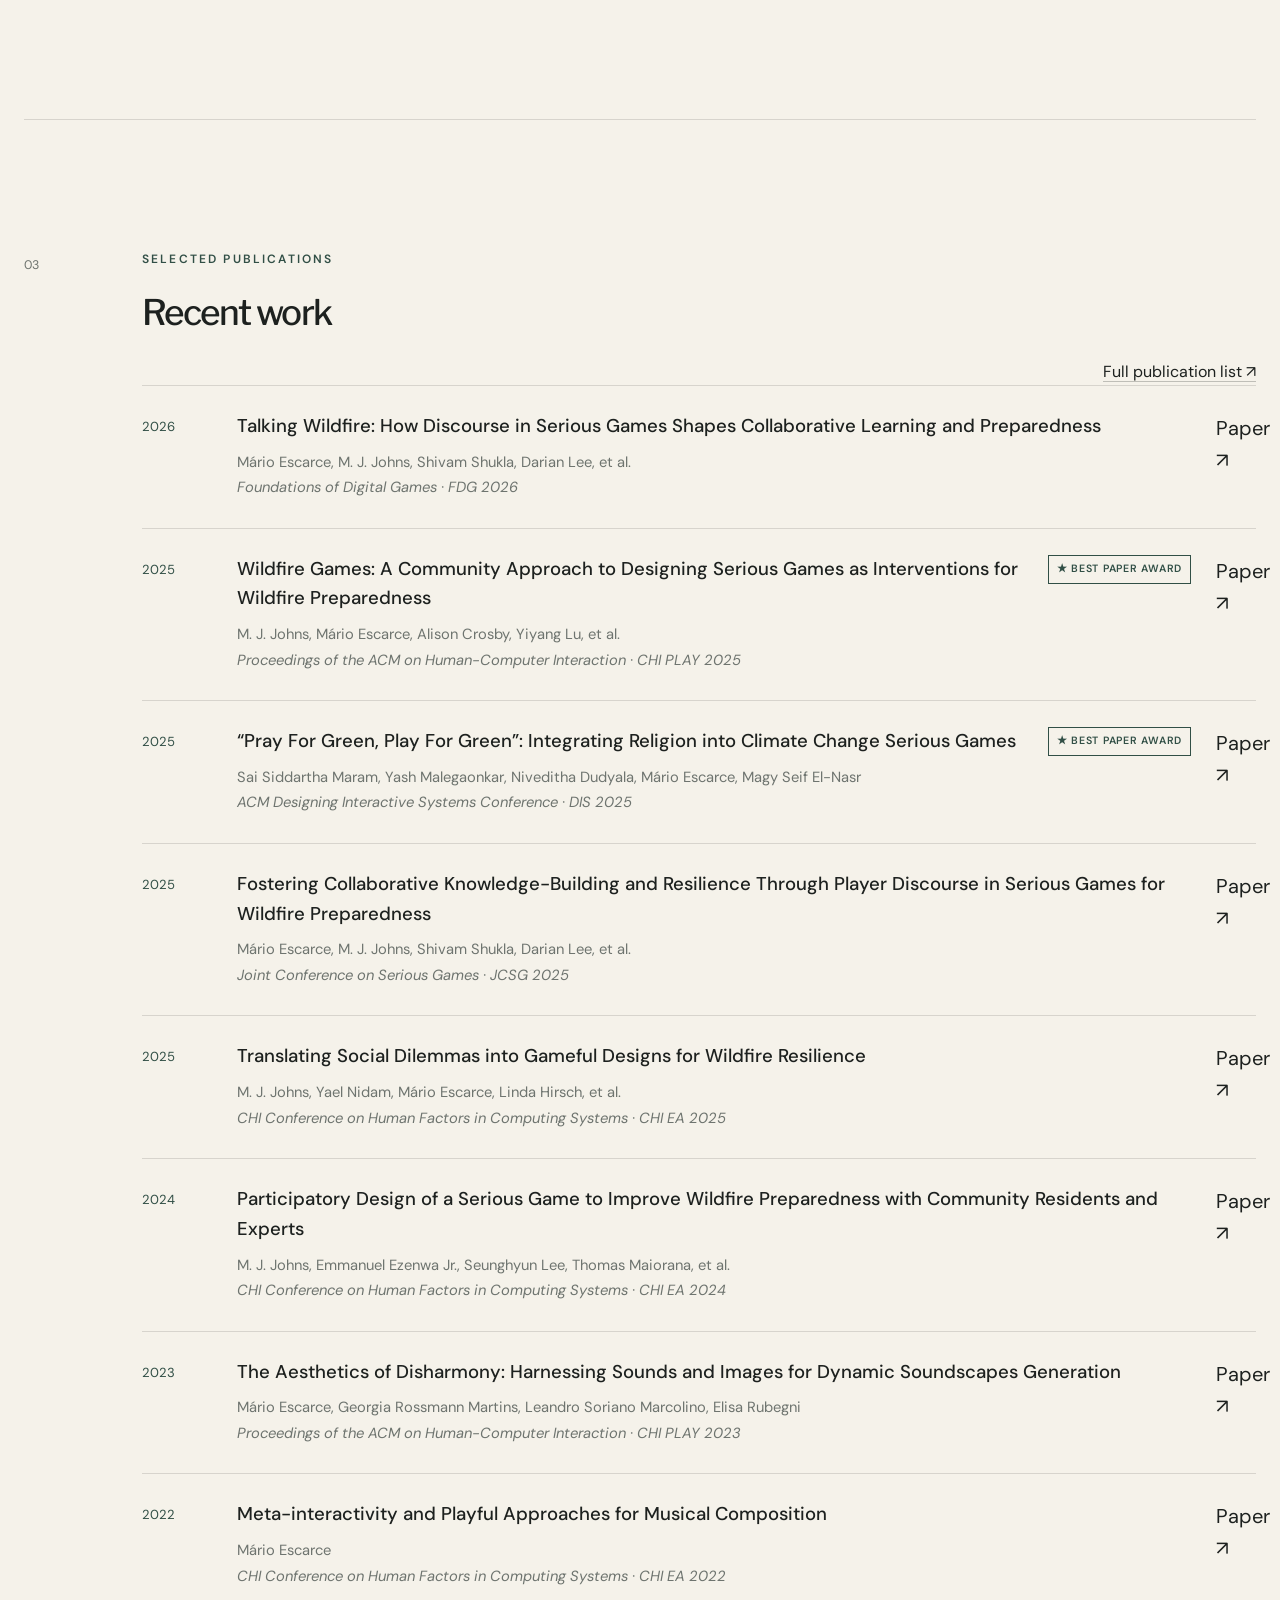
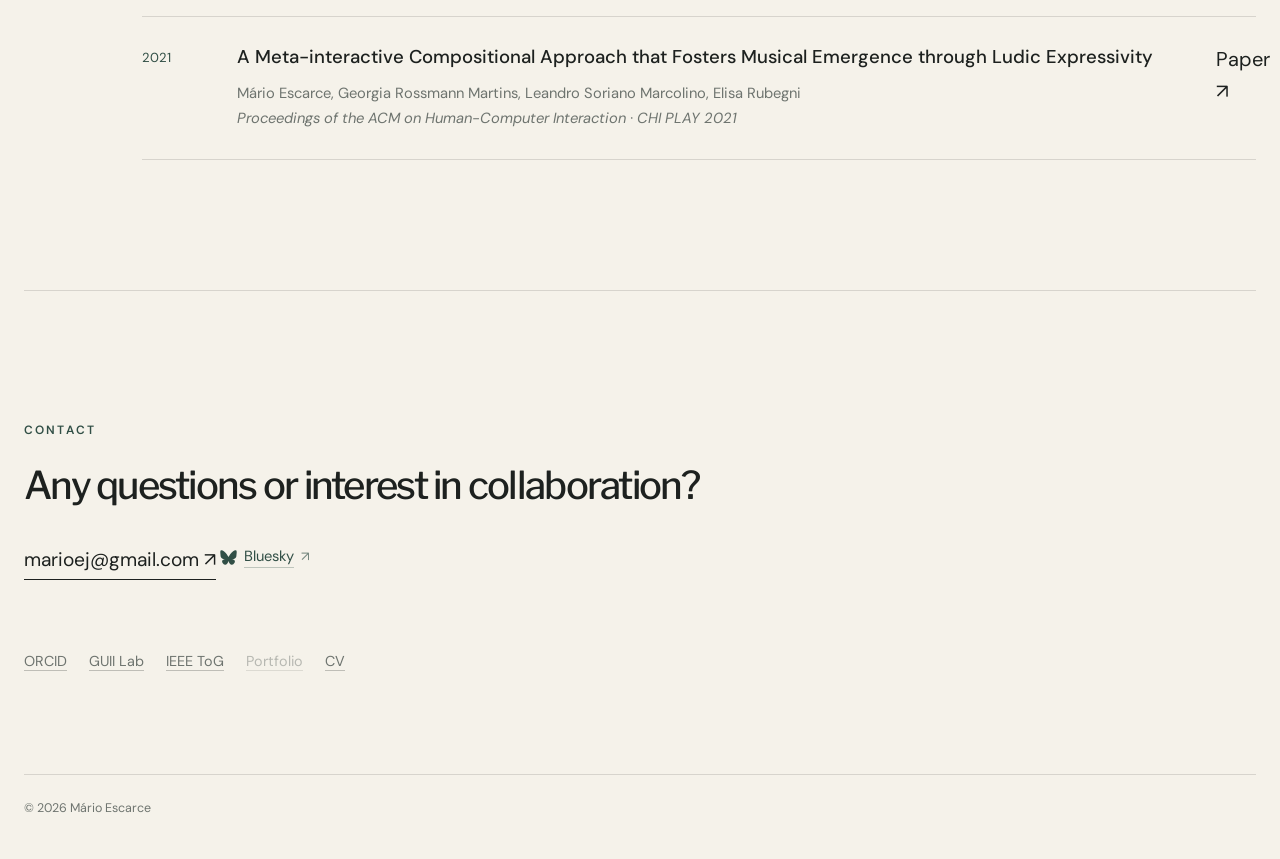
==== commit 379867bc: "Update index.html" ====
--- a/index.html
+++ b/index.html
@@ -303,10 +303,19 @@
 
   <a class="contact-email" href="mailto:marioej@gmail.com">marioej@gmail.com ↗</a>
 
-  <a class="contact-bluesky" href="https://bsky.app/profile/marioej.bsky.social" target="_blank" rel="noopener" aria-label="Mário Escarce on Bluesky">
-  <svg viewBox="0 0 24 24" aria-hidden="true">
-    <path d="M12 10.8c-1.087-2.114-4.046-6.053-6.798-7.995C2.566.944 1.561 1.266.902 1.565.139 1.908 0 3.08 0 3.768c0 .69.378 5.65.624 6.479.815 2.736 3.713 3.66 6.383 3.364-4.62.682-8.722 2.357-3.34 8.346 5.92 6.126 8.117-1.312 8.565-3.13.448 1.818 2.286 9.129 8.458 3.13 5.382-5.989 1.28-7.664-3.34-8.346 2.67.296 5.568-.628 6.383-3.364.246-.829.624-5.79.624-6.479 0-.69-.139-1.86-.902-2.203-.659-.299-1.664-.62-4.3 1.24C16.046 4.748 13.087 8.686 12 10.8Z"/>
+  <a class="contact-bluesky"
+   href="https://bsky.app/profile/marioej.bsky.social"
+   target="_blank"
+   rel="noopener"
+   aria-label="Mário Escarce on Bluesky">
+
+  <svg class="bluesky-icon"
+       viewBox="0 0 600 530"
+       xmlns="http://www.w3.org/2000/svg"
+       aria-hidden="true">
+    <path d="m135.72 44.03c66.496 49.921 138.02 151.14 164.28 205.46 26.262-54.316 97.782-155.54 164.28-205.46 47.98-36.021 125.72-63.892 125.72 24.795 0 17.712-10.155 148.79-16.111 170.07-20.703 73.984-96.144 92.854-163.25 81.433 117.3 19.964 147.14 86.092 82.697 152.22-122.39 125.59-175.91-31.511-189.63-71.766-2.514-7.379-3.69-10.832-3.69-7.896 0-2.936-1.176.517-3.69 7.896-13.72 40.255-67.24 197.36-189.63 71.766-64.444-66.128-34.605-132.26 82.697-152.22-67.108 11.421-142.55-7.449-163.25-81.433C20.155 217.612 10 86.537 10 68.825 10-19.862 87.74 8.009 135.72 44.03Z"/>
   </svg>
+
   <span>Bluesky</span>
   <span class="contact-bluesky-arrow">↗</span>
 </a>
--- a/styles.css
+++ b/styles.css
@@ -908,29 +908,35 @@
 
 /* v26 — Bluesky contact link */
 .contact-bluesky {
-  display: flex;
+  display: inline-flex;
   align-items: center;
-  gap: 8px;
+  gap: 7px;
   width: fit-content;
   margin-top: 12px;
-  color: var(--muted);
-  font-size: .95rem;
+  color: var(--accent);
+  font-size: .92rem;
   text-decoration: none;
-  transition: color .2s ease;
-}
-
-.contact-bluesky img {
-  width: 18px;
-  height: 18px;
-  flex: 0 0 18px;
-  display: block;
-}
-
-.contact-bluesky span {
-  border-bottom: 1px solid rgba(29, 33, 31, .25);
+  transition: opacity .2s ease, transform .2s ease;
+}
+
+.contact-bluesky svg {
+  width: 17px;
+  height: 17px;
+  fill: currentColor;
+  flex: 0 0 17px;
+}
+
+.contact-bluesky span:not(.contact-bluesky-arrow) {
+  border-bottom: 1px solid rgba(49, 79, 70, .28);
   line-height: 1.4;
 }
 
+.contact-bluesky-arrow {
+  font-size: .85rem;
+  opacity: .65;
+}
+
 .contact-bluesky:hover {
-  color: var(--ink);
-}
+  opacity: .75;
+  transform: translateY(-1px);
+}
